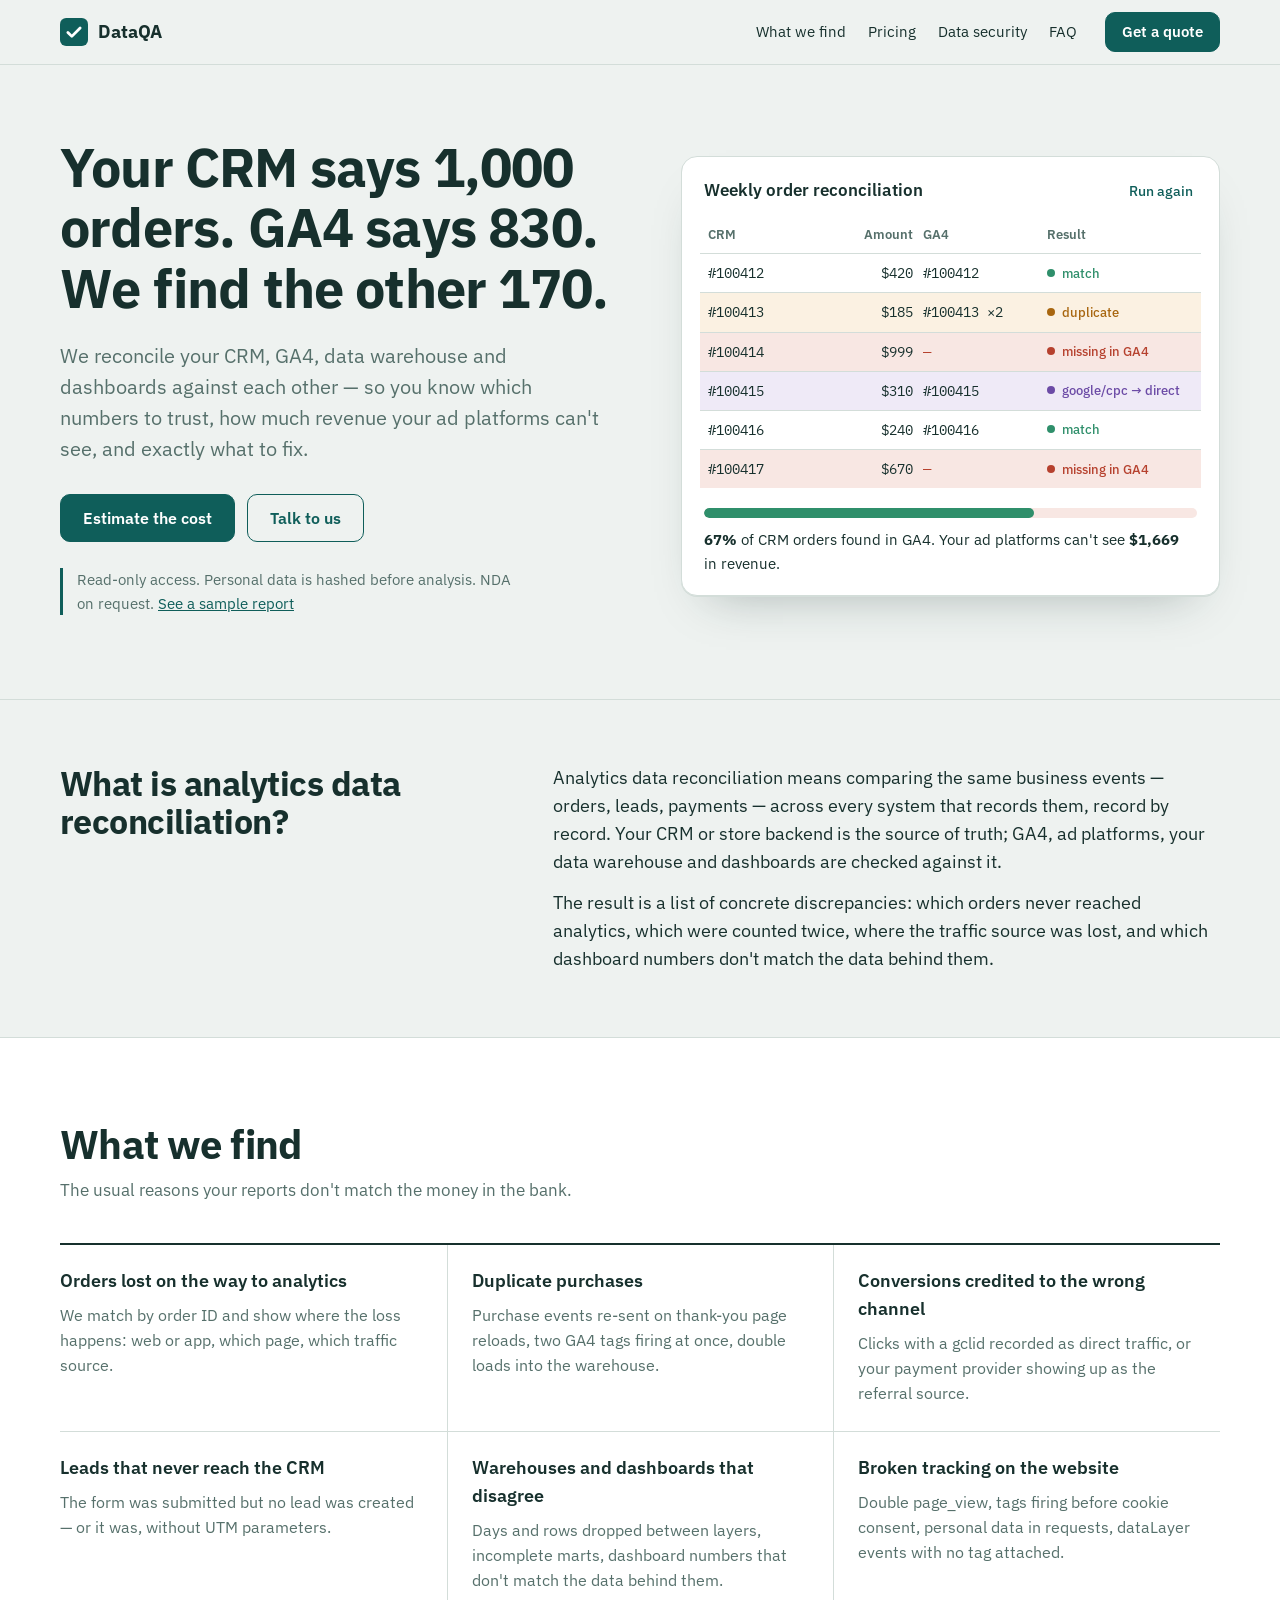
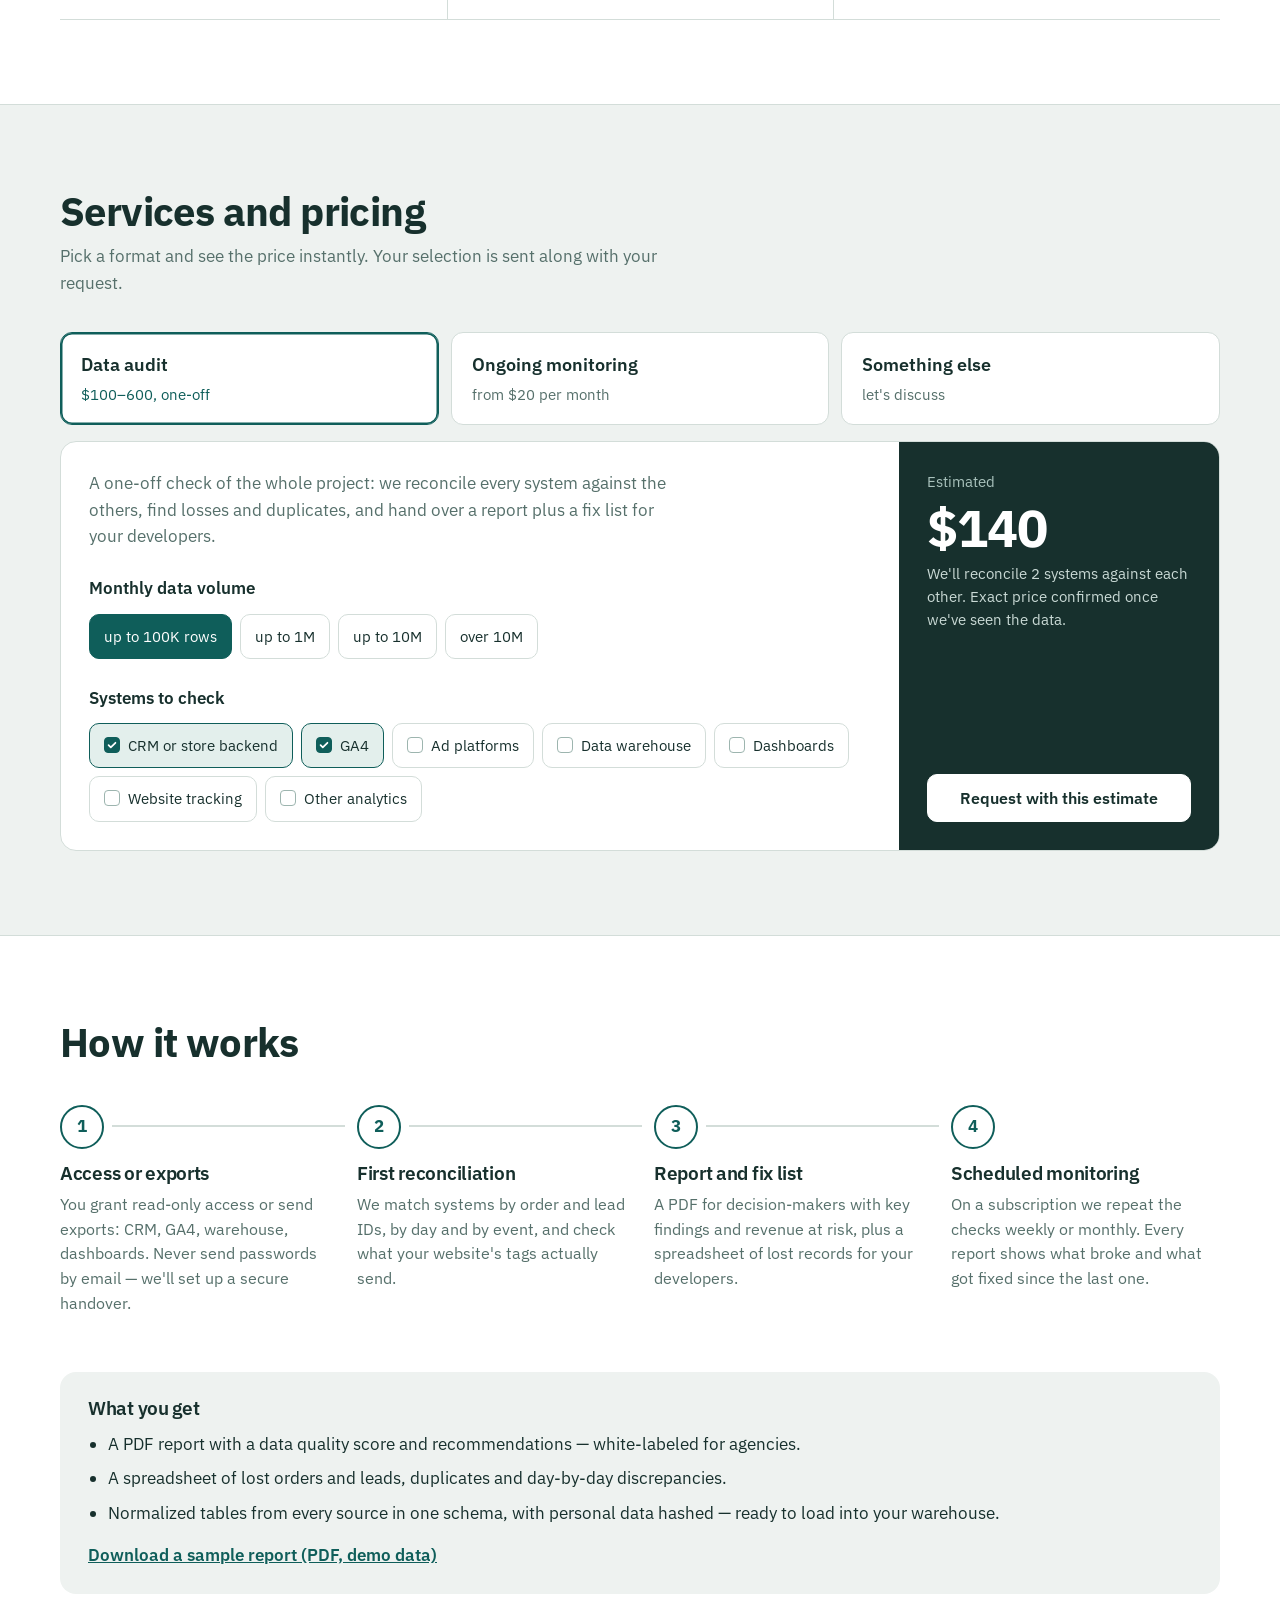
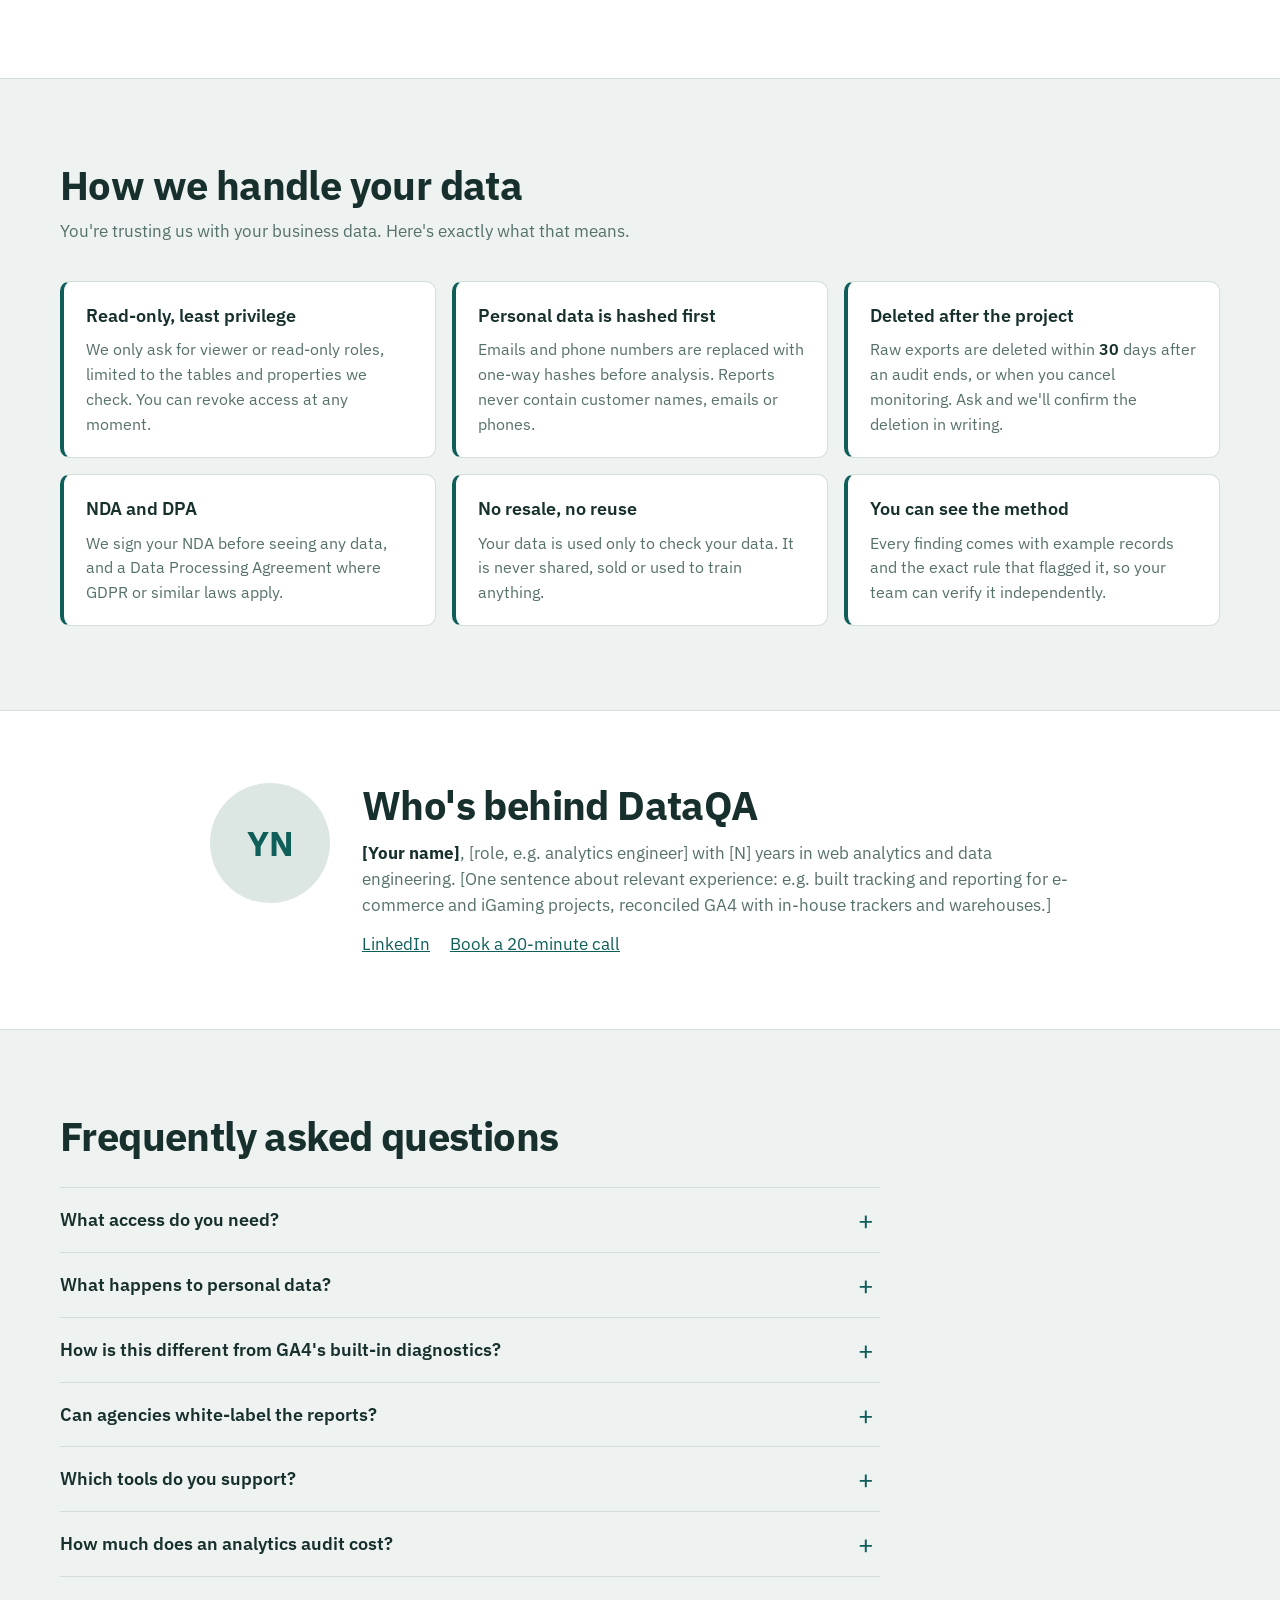
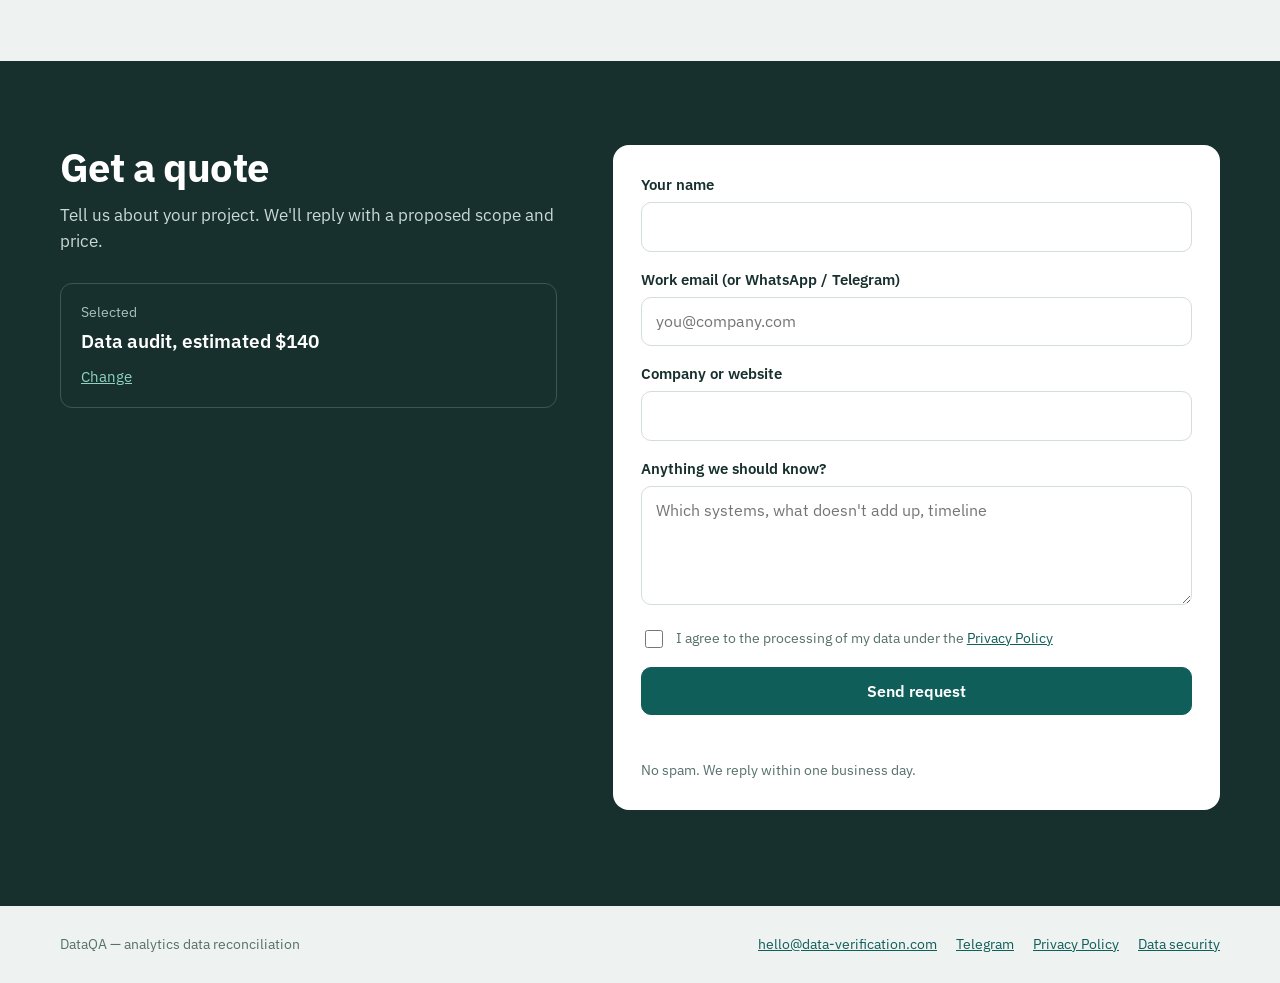
==== index.html @ 6db0cd06 "Add files via upload" ====
<!doctype html>
<html lang="en">
<head>
  <meta charset="utf-8">
  <meta name="viewport" content="width=device-width, initial-scale=1">
  <title>DataQA — Analytics data reconciliation for agencies and online stores</title>
  <meta name="description" content="We reconcile your CRM, GA4, data warehouse and dashboards against each other. Find lost orders, duplicate purchases and missing traffic sources. One-off audit $100–600, ongoing monitoring from $20/month.">
  <link rel="canonical" href="https://data-verification.com/">
  <meta name="robots" content="index, follow, max-snippet:-1">
  <meta property="og:type" content="website">
  <meta property="og:url" content="https://data-verification.com/">
  <meta property="og:title" content="DataQA — find the orders your analytics never counted">
  <meta property="og:description" content="Reconcile CRM, GA4, warehouse and dashboards. Audit from $100, monitoring from $20/month.">
  <meta name="twitter:card" content="summary">
  <link rel="icon" href="data:image/svg+xml,<svg xmlns='http://www.w3.org/2000/svg' viewBox='0 0 32 32'><rect width='32' height='32' rx='7' fill='%230F5E5A'/><path d='M9 16.5l4.5 4.5L23 11.5' stroke='white' stroke-width='3.2' fill='none' stroke-linecap='round' stroke-linejoin='round'/></svg>">
  <link rel="preconnect" href="https://fonts.googleapis.com">
  <link rel="preconnect" href="https://fonts.gstatic.com" crossorigin>
  <link href="https://fonts.googleapis.com/css2?family=IBM+Plex+Mono:wght@400;500&family=IBM+Plex+Sans:wght@400;500;600;700&display=swap" rel="stylesheet">
  <link rel="stylesheet" href="styles.css">

  <!-- Structured data: helps Google and AI assistants understand the service, prices and FAQ.
       Domain and contacts: data-verification.com — to switch zone run ./set-domain.sh -->
  <script type="application/ld+json">
  {
    "@context": "https://schema.org",
    "@graph": [
      {
        "@type": "ProfessionalService",
        "@id": "https://data-verification.com/#business",
        "name": "DataQA",
        "url": "https://data-verification.com/",
        "description": "Analytics data reconciliation service. We compare CRM, GA4, ad platforms, data warehouses and dashboards against each other to find lost orders, duplicate purchases, missing traffic sources and broken tracking.",
        "areaServed": "Worldwide",
        "priceRange": "$20–$600",
        "email": "hello@data-verification.com",
        "knowsAbout": ["GA4", "Google Analytics 4", "BigQuery", "data reconciliation", "conversion tracking", "Google Tag Manager", "data quality", "CRM attribution", "server-side tracking", "data warehouse QA"],
        "makesOffer": [
          {
            "@type": "Offer",
            "name": "Analytics data audit",
            "description": "One-off reconciliation of all systems in a project: CRM, GA4, ad platforms, warehouse, dashboards and on-site tracking. PDF report and fix list.",
            "priceSpecification": { "@type": "PriceSpecification", "minPrice": 100, "maxPrice": 600, "priceCurrency": "USD" }
          },
          {
            "@type": "Offer",
            "name": "Data quality monitoring — per report",
            "description": "Scheduled reconciliation of one report or dashboard against source data.",
            "priceSpecification": { "@type": "UnitPriceSpecification", "price": 20, "priceCurrency": "USD", "unitText": "per report per month" }
          },
          {
            "@type": "Offer",
            "name": "Data quality monitoring — whole project",
            "description": "Scheduled reconciliation of every system, warehouse layer, dashboard and on-site tracker in a project.",
            "priceSpecification": { "@type": "UnitPriceSpecification", "price": 150, "priceCurrency": "USD", "unitText": "per month" }
          }
        ]
      },
      {
        "@type": "FAQPage",
        "mainEntity": [
          { "@type": "Question", "name": "What access do you need?",
            "acceptedAnswer": { "@type": "Answer", "text": "Read-only access only: viewer role in GA4 or BigQuery, read-only CRM user, a warehouse user with SELECT on the tables we check. If you can't grant access, we work from exports in any format: CSV, Excel, JSON." } },
          { "@type": "Question", "name": "What happens to personal data?",
            "acceptedAnswer": { "@type": "Answer", "text": "It never reaches reports or normalized tables: emails and phone numbers are replaced with one-way hashes. Records can still be matched across systems by hash, but the original data cannot be restored." } },
          { "@type": "Question", "name": "How is this different from GA4's built-in diagnostics?",
            "acceptedAnswer": { "@type": "Answer", "text": "GA4 diagnostics only look at GA4. We compare GA4 with your CRM, warehouse, dashboards and what your website actually sends, order by order, and check your project's own business rules." } },
          { "@type": "Question", "name": "Can agencies white-label the reports?",
            "acceptedAnswer": { "@type": "Answer", "text": "Yes. PDF reports carry your agency name, contact and brand color. Monitoring can be added one client project at a time." } },
          { "@type": "Question", "name": "How much does an analytics audit cost?",
            "acceptedAnswer": { "@type": "Answer", "text": "From $100 to $600 depending on data volume and the number of systems. Ongoing monitoring costs $20 per month per report or dashboard, or $150 per month for a whole project." } }
        ]
      }
    ]
  }
  </script>

  <!-- ================================================================
       TRACKING (in <head>): paste Google Tag Manager, GA4 (gtag.js),
       ad pixels or your own tracker here.
       The site pushes these events to window.dataLayer:
         service_select    — a service tab was chosen (service)
         calculator_change — the estimate changed (service, price)
         form_start        — the request form was started
         generate_lead     — the request was sent (lead_id, service, value, currency)
       Catch them in GTM with "Custom Event" triggers.
       ================================================================ -->

  <script src="config.js"></script>
</head>
<body>
  <!-- TRACKING (right after <body>): the <noscript> part of Google Tag Manager goes here -->

  <a class="skip" href="#main">Skip to content</a>

  <header class="top">
    <div class="wrap top__in">
      <a class="logo" href="#" aria-label="DataQA — back to top">
        <svg viewBox="0 0 32 32" width="28" height="28" aria-hidden="true"><rect width="32" height="32" rx="7" fill="currentColor"/><path d="M9 16.5l4.5 4.5L23 11.5" stroke="#fff" stroke-width="3.2" fill="none" stroke-linecap="round" stroke-linejoin="round"/></svg>
        <span>DataQA</span>
      </a>
      <nav class="nav" aria-label="Sections">
        <a href="#finds">What we find</a>
        <a href="#services">Pricing</a>
        <a href="#security">Data security</a>
        <a href="#faq">FAQ</a>
      </nav>
      <a class="btn btn--small" href="#lead">Get a quote</a>
    </div>
  </header>

  <main id="main">
    <!-- HERO -->
    <section class="hero">
      <div class="wrap hero__in">
        <div class="hero__text">
          <h1>Your CRM says 1,000 orders. GA4 says 830. We find the other 170.</h1>
          <p class="hero__lead">We reconcile your CRM, GA4, data warehouse and dashboards against each other — so you know which numbers to trust, how much revenue your ad platforms can't see, and exactly what to fix.</p>
          <div class="hero__cta">
            <a class="btn" href="#services">Estimate the cost</a>
            <a class="btn btn--ghost" href="#lead">Talk to us</a>
          </div>
          <p class="hero__note">Read-only access. Personal data is hashed before analysis. NDA on request. <a href="sample-report.pdf" target="_blank" rel="noopener">See a sample report</a></p>
        </div>

        <figure class="ledger" aria-label="Example: reconciling CRM orders with GA4 purchases">
          <figcaption class="ledger__head">
            <span>Weekly order reconciliation</span>
            <button class="ledger__replay" type="button" id="replay">Run again</button>
          </figcaption>
          <div class="ledger__cols" role="table">
            <div class="ledger__row ledger__row--h" role="row">
              <span role="columnheader">CRM</span><span role="columnheader">Amount</span><span role="columnheader">GA4</span><span role="columnheader">Result</span>
            </div>
            <div class="ledger__row" role="row" data-state="ok"><span>#100412</span><span>$420</span><span>#100412</span><span class="st">match</span></div>
            <div class="ledger__row" role="row" data-state="dup"><span>#100413</span><span>$185</span><span>#100413 ×2</span><span class="st">duplicate</span></div>
            <div class="ledger__row" role="row" data-state="miss"><span>#100414</span><span>$999</span><span>—</span><span class="st">missing in GA4</span></div>
            <div class="ledger__row" role="row" data-state="src"><span>#100415</span><span>$310</span><span>#100415</span><span class="st">google/cpc → direct</span></div>
            <div class="ledger__row" role="row" data-state="ok"><span>#100416</span><span>$240</span><span>#100416</span><span class="st">match</span></div>
            <div class="ledger__row" role="row" data-state="miss"><span>#100417</span><span>$670</span><span>—</span><span class="st">missing in GA4</span></div>
          </div>
          <div class="ledger__sum">
            <div class="meter" aria-hidden="true"><i id="meter"></i></div>
            <p><b id="found">0%</b> of CRM orders found in GA4. Your ad platforms can't see <b>$1,669</b> in&nbsp;revenue.</p>
          </div>
        </figure>
      </div>
    </section>

    <!-- DEFINITION: written to be quotable by search and AI assistants -->
    <section class="define" id="what">
      <div class="wrap define__in">
        <h2>What is analytics data reconciliation?</h2>
        <div>
          <p>Analytics data reconciliation means comparing the same business events — orders, leads, payments — across every system that records them, record by record. Your CRM or store backend is the source of truth; GA4, ad platforms, your data warehouse and dashboards are checked against it.</p>
          <p>The result is a list of concrete discrepancies: which orders never reached analytics, which were counted twice, where the traffic source was lost, and which dashboard numbers don't match the data behind them.</p>
        </div>
      </div>
    </section>

    <!-- WHAT WE FIND -->
    <section class="finds" id="finds">
      <div class="wrap">
        <h2>What we find</h2>
        <p class="sub">The usual reasons your reports don't match the money in the bank.</p>
        <dl class="finds__list">
          <div><dt>Orders lost on the way to analytics</dt><dd>We match by order ID and show where the loss happens: web or app, which page, which traffic source.</dd></div>
          <div><dt>Duplicate purchases</dt><dd>Purchase events re-sent on thank-you page reloads, two GA4 tags firing at once, double loads into the warehouse.</dd></div>
          <div><dt>Conversions credited to the wrong channel</dt><dd>Clicks with a gclid recorded as direct traffic, or your payment provider showing up as the referral source.</dd></div>
          <div><dt>Leads that never reach the CRM</dt><dd>The form was submitted but no lead was created — or it was, without UTM parameters.</dd></div>
          <div><dt>Warehouses and dashboards that disagree</dt><dd>Days and rows dropped between layers, incomplete marts, dashboard numbers that don't match the data behind them.</dd></div>
          <div><dt>Broken tracking on the website</dt><dd>Double page_view, tags firing before cookie consent, personal data in requests, dataLayer events with no tag attached.</dd></div>
        </dl>
      </div>
    </section>

    <!-- SERVICES: INTERACTIVE ESTIMATE -->
    <section class="services" id="services">
      <div class="wrap">
        <h2>Services and pricing</h2>
        <p class="sub">Pick a format and see the price instantly. Your selection is sent along with your request.</p>

        <div class="picker" role="tablist" aria-label="Service">
          <button class="pick" role="tab" id="tab-audit" aria-controls="panel-audit" aria-selected="true" data-service="audit">
            <span class="pick__name">Data audit</span>
            <span class="pick__price">$100–600, one-off</span>
          </button>
          <button class="pick" role="tab" id="tab-sub" aria-controls="panel-sub" aria-selected="false" data-service="subscription">
            <span class="pick__name">Ongoing monitoring</span>
            <span class="pick__price">from $20 per month</span>
          </button>
          <button class="pick" role="tab" id="tab-custom" aria-controls="panel-custom" aria-selected="false" data-service="custom">
            <span class="pick__name">Something else</span>
            <span class="pick__price">let's discuss</span>
          </button>
        </div>

        <div class="panel" role="tabpanel" id="panel-audit" aria-labelledby="tab-audit">
          <div class="panel__body">
            <p class="panel__intro">A one-off check of the whole project: we reconcile every system against the others, find losses and duplicates, and hand over a report plus a fix list for your developers.</p>

            <fieldset class="field">
              <legend>Monthly data volume</legend>
              <div class="seg" id="volume">
                <label><input type="radio" name="volume" value="0" checked><span>up to 100K rows</span></label>
                <label><input type="radio" name="volume" value="1"><span>up to 1M</span></label>
                <label><input type="radio" name="volume" value="2"><span>up to 10M</span></label>
                <label><input type="radio" name="volume" value="3"><span>over 10M</span></label>
              </div>
            </fieldset>

            <fieldset class="field">
              <legend>Systems to check</legend>
              <div class="chips" id="tools">
                <label><input type="checkbox" value="CRM or store backend" checked><span>CRM or store backend</span></label>
                <label><input type="checkbox" value="GA4" checked><span>GA4</span></label>
                <label><input type="checkbox" value="Ad platforms"><span>Ad platforms</span></label>
                <label><input type="checkbox" value="Data warehouse"><span>Data warehouse</span></label>
                <label><input type="checkbox" value="Dashboards"><span>Dashboards</span></label>
                <label><input type="checkbox" value="Website tracking"><span>Website tracking</span></label>
                <label><input type="checkbox" value="Other analytics"><span>Other analytics</span></label>
              </div>
            </fieldset>
          </div>
          <aside class="total" aria-live="polite">
            <p class="total__label">Estimated</p>
            <p class="total__price"><span id="audit-price">$140</span></p>
            <p class="total__hint" id="audit-hint">We confirm the exact price once we've seen the data.</p>
            <button class="btn btn--wide" type="button" data-apply="audit">Request with this estimate</button>
          </aside>
        </div>

        <div class="panel" role="tabpanel" id="panel-sub" aria-labelledby="tab-sub" hidden>
          <div class="panel__body">
            <p class="panel__intro">We re-run the checks on a schedule and send a report: what broke, what got fixed since last time, and what to do next.</p>

            <fieldset class="field">
              <legend>What we monitor</legend>
              <div class="plans" id="plan">
                <label class="plan">
                  <input type="radio" name="plan" value="reports" checked>
                  <span class="plan__body">
                    <span class="plan__name">Individual reports or dashboards</span>
                    <span class="plan__price">$20 per month each</span>
                  </span>
                </label>
                <label class="plan">
                  <input type="radio" name="plan" value="project">
                  <span class="plan__body">
                    <span class="plan__name">Whole project</span>
                    <span class="plan__price">$150 per month</span>
                  </span>
                </label>
              </div>
            </fieldset>

            <div class="field" id="reports-field">
              <label class="field__label" for="reports">Number of reports or dashboards</label>
              <div class="stepper">
                <button type="button" class="stepper__btn" data-step="-1" aria-label="Fewer">−</button>
                <input id="reports" type="number" min="1" max="50" value="3" inputmode="numeric">
                <button type="button" class="stepper__btn" data-step="1" aria-label="More">+</button>
              </div>
            </div>
          </div>
          <aside class="total" aria-live="polite">
            <p class="total__label">Per month</p>
            <p class="total__price"><span id="sub-price">$60</span></p>
            <p class="total__hint" id="sub-hint">Each report or dashboard is checked against its source data.</p>
            <button class="btn btn--wide" type="button" data-apply="subscription">Request with this estimate</button>
          </aside>
        </div>

        <div class="panel" role="tabpanel" id="panel-custom" aria-labelledby="tab-custom" hidden>
          <div class="panel__body">
            <p class="panel__intro">Need something specific — a one-off check of a single report, validating a new tracker against GA4, or setting up scheduled checks on your own servers? Describe it and we'll suggest a format and price.</p>
            <label class="field__label" for="custom-text">What should we check?</label>
            <textarea id="custom-text" rows="5" placeholder="Example: since our last release GA4 shows 20% fewer purchases than Shopify. We want to know where they're lost."></textarea>
          </div>
          <aside class="total">
            <p class="total__label">Price</p>
            <p class="total__price">let's discuss</p>
            <p class="total__hint">We'll reply with a proposed scope and price.</p>
            <button class="btn btn--wide" type="button" data-apply="custom">Continue to request</button>
          </aside>
        </div>
      </div>
    </section>

    <!-- HOW IT WORKS -->
    <section class="process" id="process">
      <div class="wrap">
        <h2>How it works</h2>
        <ol class="steps">
          <li><h3>Access or exports</h3><p>You grant read-only access or send exports: CRM, GA4, warehouse, dashboards. Never send passwords by email — we'll set up a secure handover.</p></li>
          <li><h3>First reconciliation</h3><p>We match systems by order and lead IDs, by day and by event, and check what your website's tags actually send.</p></li>
          <li><h3>Report and fix list</h3><p>A PDF for decision-makers with key findings and revenue at risk, plus a spreadsheet of lost records for your developers.</p></li>
          <li><h3>Scheduled monitoring</h3><p>On a subscription we repeat the checks weekly or monthly. Every report shows what broke and what got fixed since the last one.</p></li>
        </ol>
        <div class="deliver">
          <h3>What you get</h3>
          <ul>
            <li>A PDF report with a data quality score and recommendations — white-labeled for agencies.</li>
            <li>A spreadsheet of lost orders and leads, duplicates and day-by-day discrepancies.</li>
            <li>Normalized tables from every source in one schema, with personal data hashed — ready to load into your warehouse.</li>
          </ul>
          <p class="deliver__sample"><a href="sample-report.pdf" target="_blank" rel="noopener">Download a sample report (PDF, demo data)</a></p>
        </div>
      </div>
    </section>

    <!-- DATA SECURITY: trust section -->
    <section class="security" id="security">
      <div class="wrap">
        <h2>How we handle your data</h2>
        <p class="sub">You're trusting us with your business data. Here's exactly what that means.</p>
        <dl class="security__list">
          <div><dt>Read-only, least privilege</dt><dd>We only ask for viewer or read-only roles, limited to the tables and properties we check. You can revoke access at any moment.</dd></div>
          <div><dt>Personal data is hashed first</dt><dd>Emails and phone numbers are replaced with one-way hashes before analysis. Reports never contain customer names, emails or phones.</dd></div>
          <div><dt>Deleted after the project</dt><dd>Raw exports are deleted within <span class="ph">30</span> days after an audit ends, or when you cancel monitoring. Ask and we'll confirm the deletion in writing.</dd></div>
          <div><dt>NDA and DPA</dt><dd>We sign your NDA before seeing any data, and a Data Processing Agreement where GDPR or similar laws apply.</dd></div>
          <div><dt>No resale, no reuse</dt><dd>Your data is used only to check your data. It is never shared, sold or used to train anything.</dd></div>
          <div><dt>You can see the method</dt><dd>Every finding comes with example records and the exact rule that flagged it, so your team can verify it independently.</dd></div>
        </dl>
      </div>
    </section>

    <!-- ABOUT: a real person builds trust — replace with your details -->
    <section class="about" id="about">
      <div class="wrap about__in">
        <div class="about__photo" aria-hidden="true">YN</div>
        <div>
          <h2>Who's behind DataQA</h2>
          <p><b>[Your name]</b>, [role, e.g. analytics engineer] with [N] years in web analytics and data engineering. [One sentence about relevant experience: e.g. built tracking and reporting for e-commerce and iGaming projects, reconciled GA4 with in-house trackers and warehouses.]</p>
          <p><a href="https://www.linkedin.com/in/your-profile" rel="me">LinkedIn</a> <a href="#lead">Book a 20-minute call</a></p>
        </div>
      </div>
    </section>

    <!-- FAQ -->
    <section class="faq" id="faq">
      <div class="wrap">
        <h2>Frequently asked questions</h2>
        <details><summary>What access do you need?</summary><p>Read-only access only: viewer role in GA4 or BigQuery, a read-only CRM user, a warehouse user with SELECT on the tables we check. If you can't grant access, we work from exports in any format: CSV, Excel, JSON.</p></details>
        <details><summary>What happens to personal data?</summary><p>It never reaches reports or normalized tables: emails and phone numbers are replaced with one-way hashes. Records can still be matched across systems by hash, but the original data cannot be restored.</p></details>
        <details><summary>How is this different from GA4's built-in diagnostics?</summary><p>GA4 diagnostics only look at GA4. We compare GA4 with your CRM, warehouse, dashboards and what your website actually sends, order by order, and check your project's own business rules.</p></details>
        <details><summary>Can agencies white-label the reports?</summary><p>Yes. PDF reports carry your agency name, contact and brand color. Monitoring can be added one client project at a time.</p></details>
        <details><summary>Which tools do you support?</summary><p>GA4 and BigQuery exports, Google Ads and Meta, HubSpot, Salesforce, Shopify, WooCommerce, custom CRMs, PostgreSQL, MySQL, ClickHouse, Snowflake, Looker Studio, Power BI, Metabase, Google Tag Manager and in-house trackers. Anything that can be exported or queried by SQL or API can be reconciled.</p></details>
        <details><summary>How much does an analytics audit cost?</summary><p>From $100 to $600 depending on data volume and the number of systems. Ongoing monitoring costs $20 per month per report or dashboard, or $150 per month for a whole project.</p></details>
      </div>
    </section>

    <!-- REQUEST FORM -->
    <section class="lead" id="lead">
      <div class="wrap lead__in">
        <div class="lead__text">
          <h2>Get a quote</h2>
          <p>Tell us about your project. We'll reply with a proposed scope and price.</p>
          <div class="choice" id="choice" aria-live="polite">
            <p class="choice__label">Selected</p>
            <p class="choice__value" id="choice-text">Data audit, estimated $140</p>
            <a href="#services" class="choice__edit">Change</a>
          </div>
        </div>

        <form class="form" id="lead-form" novalidate>
          <div class="form__row">
            <label for="f-name">Your name</label>
            <input id="f-name" name="name" autocomplete="name" required>
          </div>
          <div class="form__row">
            <label for="f-contact">Work email (or WhatsApp / Telegram)</label>
            <input id="f-contact" name="contact" autocomplete="email" required placeholder="you@company.com">
          </div>
          <div class="form__row">
            <label for="f-company">Company or website</label>
            <input id="f-company" name="company" autocomplete="organization">
          </div>
          <div class="form__row">
            <label for="f-message">Anything we should know?</label>
            <textarea id="f-message" name="message" rows="4" placeholder="Which systems, what doesn't add up, timeline"></textarea>
          </div>

          <!-- hidden fields: selected service and lead source (UTM, click IDs) -->
          <input type="hidden" name="service">
          <input type="hidden" name="estimate">
          <input type="hidden" name="details">
          <input type="hidden" name="lead_id">
          <input type="hidden" name="utm_source"><input type="hidden" name="utm_medium"><input type="hidden" name="utm_campaign">
          <input type="hidden" name="utm_content"><input type="hidden" name="utm_term">
          <input type="hidden" name="gclid"><input type="hidden" name="yclid"><input type="hidden" name="fbclid">
          <input type="hidden" name="referrer"><input type="hidden" name="landing_page">
          <div class="hp" aria-hidden="true"><label>Leave empty<input name="website" tabindex="-1" autocomplete="off"></label></div>

          <label class="check">
            <input type="checkbox" name="consent" required>
            <span>I agree to the processing of my data under the <a href="privacy.html" target="_blank" rel="noopener">Privacy Policy</a></span>
          </label>

          <button class="btn btn--wide" type="submit" id="submit">Send request</button>
          <p class="form__status" id="status" role="status"></p>
          <p class="form__note">No spam. We reply within one business day.</p>
        </form>
      </div>
    </section>
  </main>

  <footer class="foot">
    <div class="wrap foot__in">
      <p>DataQA — analytics data reconciliation</p>
      <p><a id="foot-mail" href="mailto:hello@data-verification.com">hello@data-verification.com</a> <a id="foot-tg" href="https://t.me/example">Telegram</a> <a href="privacy.html">Privacy Policy</a> <a href="#security">Data security</a></p>
    </div>
  </footer>

  <script src="app.js"></script>

  <!-- TRACKING (before </body>): scripts that should load last (chat widgets, extra pixels) -->
</body>
</html>
---- styles.css ----
/* DataQA — landing page styles */
:root {
  --paper: #EEF2F0;
  --surface: #FFFFFF;
  --ink: #17302D;
  --muted: #56706B;
  --line: #D3DDD9;
  --teal: #0F5E5A;
  --teal-ink: #0A4542;
  --ok: #2F8F6B;
  --miss: #B6412E;
  --dup: #A8660F;
  --src: #6C4BA6;
  --sans: "IBM Plex Sans", "Segoe UI", Roboto, Arial, sans-serif;
  --mono: "IBM Plex Mono", ui-monospace, "SFMono-Regular", Consolas, monospace;
  --r: 12px;
}
* { box-sizing: border-box; }
html { scroll-behavior: smooth; scroll-padding-top: 80px; }
body { margin: 0; font: 400 17px/1.55 var(--sans); color: var(--ink); background: var(--paper); -webkit-font-smoothing: antialiased; }
img, svg { max-width: 100%; }
a { color: var(--teal); }
h1, h2, h3 { margin: 0; line-height: 1.12; letter-spacing: -0.015em; }
h2 { font-size: clamp(28px, 3.4vw, 40px); font-weight: 700; }
h3 { font-size: 19px; font-weight: 600; }
p { margin: 0; }
.wrap { width: min(1160px, 100% - 40px); margin-inline: auto; }
.sub { color: var(--muted); margin-top: 10px; max-width: 62ch; }
.skip { position: absolute; left: -999px; top: 8px; background: var(--ink); color: #fff; padding: 8px 12px; border-radius: 8px; z-index: 50; }
.skip:focus { left: 8px; }
:focus-visible { outline: 3px solid #5CB8A6; outline-offset: 2px; border-radius: 6px; }

/* buttons */
.btn { display: inline-flex; align-items: center; justify-content: center; gap: 8px; min-height: 48px; padding: 0 22px;
  font: 600 16px/1.25 var(--sans); color: #fff; background: var(--teal); text-align: center; padding-block: 10px; border: 1.5px solid var(--teal); border-radius: 10px;
  text-decoration: none; cursor: pointer; transition: background .15s, border-color .15s; }
.btn:hover { background: var(--teal-ink); border-color: var(--teal-ink); }
.btn--ghost { background: transparent; color: var(--teal); }
.btn--ghost:hover { background: rgba(15, 94, 90, .08); color: var(--teal-ink); }
.btn--small { min-height: 40px; padding: 0 16px; font-size: 15px; }
.btn--wide { width: 100%; }
.btn[disabled] { opacity: .6; cursor: progress; }

/* header */
.top { position: sticky; top: 0; z-index: 20; background: rgba(238, 242, 240, .92); backdrop-filter: blur(8px); border-bottom: 1px solid var(--line); }
.top__in { display: flex; align-items: center; gap: 28px; min-height: 64px; }
.logo { display: inline-flex; align-items: center; gap: 10px; color: var(--teal); text-decoration: none; font-weight: 700; font-size: 18px; }
.logo span { color: var(--ink); }
.nav { display: flex; gap: 22px; margin-left: auto; }
.nav a { color: var(--ink); text-decoration: none; font-size: 15px; }
.nav a:hover { color: var(--teal); }

/* hero */
.hero { padding: 72px 0 84px; }
.hero__in { display: grid; grid-template-columns: 1.05fr 1fr; gap: 56px; align-items: center; }
.hero h1 { font-size: clamp(34px, 4.3vw, 54px); font-weight: 700; max-width: 20ch; }
.hero__lead { font-size: 20px; color: var(--muted); margin-top: 22px; max-width: 46ch; }
.hero__cta { display: flex; flex-wrap: wrap; gap: 12px; margin-top: 30px; }
.hero__note { margin-top: 26px; font-size: 15px; color: var(--muted); max-width: 52ch; padding-left: 14px; border-left: 3px solid var(--teal); }

/* reconciliation ledger — the signature element */
.ledger { margin: 0; background: var(--surface); border: 1px solid var(--line); border-radius: 16px; padding: 18px 18px 20px;
  box-shadow: 0 1px 0 var(--line), 0 24px 48px -28px rgba(23, 48, 45, .35); }
.ledger__head { display: flex; justify-content: space-between; align-items: baseline; gap: 12px; font-weight: 600; padding: 2px 4px 12px; }
.ledger__replay { font: 500 14px var(--sans); color: var(--teal); background: none; border: 0; cursor: pointer; padding: 4px; }
.ledger__replay:hover { text-decoration: underline; }
.ledger__cols { font: 400 14px/1.3 var(--mono); }
.ledger__row { display: grid; grid-template-columns: 1fr .8fr 1.05fr 1.35fr; gap: 10px; align-items: center; padding: 10px 8px;
  border-top: 1px solid var(--line); transition: background .35s; }
.ledger__row span:nth-child(2) { text-align: right; }
.ledger__row--h { font: 600 13px var(--sans); color: var(--muted); border-top: 0; }
.ledger__row .st { font: 500 13px var(--sans); color: var(--muted); }
.ledger__row.is-checked[data-state="ok"] .st { color: var(--ok); }
.ledger__row.is-checked[data-state="dup"] { background: #FBF1E2; } .ledger__row.is-checked[data-state="dup"] .st { color: var(--dup); }
.ledger__row.is-checked[data-state="miss"] { background: #F8E7E3; } .ledger__row.is-checked[data-state="miss"] .st { color: var(--miss); }
.ledger__row.is-checked[data-state="miss"] span:nth-child(3) { color: var(--miss); }
.ledger__row.is-checked[data-state="src"] { background: #EFEAF7; } .ledger__row.is-checked[data-state="src"] .st { color: var(--src); }
.ledger__row .st::before { content: ""; display: inline-block; width: 8px; height: 8px; border-radius: 50%; margin-right: 7px; background: var(--line); vertical-align: 1px; }
.ledger__row.is-checked[data-state="ok"] .st::before { background: var(--ok); }
.ledger__row.is-checked[data-state="dup"] .st::before { background: var(--dup); }
.ledger__row.is-checked[data-state="miss"] .st::before { background: var(--miss); }
.ledger__row.is-checked[data-state="src"] .st::before { background: var(--src); }
.ledger__row:not(.is-checked) .st { opacity: .35; }
.ledger__sum { margin-top: 16px; padding: 4px 4px 0; }
.ledger__sum p { font-size: 15px; margin-top: 10px; }
.meter { height: 10px; background: #F8E7E3; border-radius: 99px; overflow: hidden; }
.meter i { display: block; height: 100%; width: 0; background: var(--ok); border-radius: inherit; transition: width .9s ease; }

/* what we find */
.finds { padding: 84px 0; background: var(--surface); border-block: 1px solid var(--line); }
.finds__list { display: grid; grid-template-columns: repeat(3, 1fr); gap: 0; margin: 40px 0 0; border-top: 2px solid var(--ink); }
.finds__list > div { padding: 22px 24px 26px 0; border-bottom: 1px solid var(--line); }
.finds__list > div:not(:nth-child(3n+1)) { padding-left: 24px; border-left: 1px solid var(--line); }
.finds__list dt { font-weight: 600; font-size: 18px; }
.finds__list dd { margin: 8px 0 0; color: var(--muted); font-size: 16px; }

/* services */
.services { padding: 84px 0; }
.picker { display: grid; grid-template-columns: repeat(3, 1fr); gap: 12px; margin-top: 36px; }
.pick { text-align: left; padding: 18px 20px; background: var(--surface); border: 1.5px solid var(--line); border-radius: var(--r);
  font: inherit; color: inherit; cursor: pointer; display: grid; gap: 4px; transition: border-color .15s, box-shadow .15s; }
.pick:hover { border-color: #9DB5AF; }
.pick[aria-selected="true"] { border-color: var(--teal); box-shadow: inset 0 0 0 1.5px var(--teal); }
.pick__name { font-weight: 600; font-size: 18px; }
.pick__price { color: var(--muted); font-size: 15px; }
.pick[aria-selected="true"] .pick__price { color: var(--teal); }
.panel { display: grid; grid-template-columns: 1fr 320px; gap: 0; margin-top: 16px; background: var(--surface);
  border: 1px solid var(--line); border-radius: 16px; overflow: hidden; }
.panel[hidden] { display: none; }
.panel__body { padding: 28px; display: grid; gap: 26px; align-content: start; }
.panel__intro { color: var(--muted); max-width: 60ch; }
.field { border: 0; padding: 0; margin: 0; min-width: 0; }
.field legend, .field__label { font-weight: 600; margin-bottom: 12px; display: block; padding: 0; }
.seg { display: flex; flex-wrap: wrap; gap: 8px; }
.seg label, .chips label { position: relative; }
.seg input, .chips input, .plan input { position: absolute; opacity: 0; width: 1px; height: 1px; }
.seg span, .chips span { display: inline-block; padding: 10px 14px; border: 1.5px solid var(--line); border-radius: 10px; cursor: pointer; font-size: 15px; background: var(--surface); }
.seg input:checked + span { border-color: var(--teal); background: var(--teal); color: #fff; }
.chips { display: flex; flex-wrap: wrap; gap: 8px; }
.chips span::before { content: ""; display: inline-block; width: 14px; height: 14px; margin-right: 8px; border: 1.5px solid #9DB5AF; border-radius: 4px; vertical-align: -2px; }
.chips input:checked + span { border-color: var(--teal); background: #E3EFEC; }
.chips input:checked + span::before { background: var(--teal) url("data:image/svg+xml,%3Csvg xmlns='http://www.w3.org/2000/svg' viewBox='0 0 14 14'%3E%3Cpath d='M3 7.2l2.6 2.6L11 4.4' stroke='white' stroke-width='2' fill='none' stroke-linecap='round' stroke-linejoin='round'/%3E%3C/svg%3E") center/12px no-repeat; border-color: var(--teal); }
.seg input:focus-visible + span, .chips input:focus-visible + span, .plan input:focus-visible + .plan__body { outline: 3px solid #5CB8A6; outline-offset: 2px; }
.plans { display: grid; grid-template-columns: 1fr 1fr; gap: 10px; }
.plan { position: relative; }
.plan__body { display: grid; gap: 4px; padding: 16px; border: 1.5px solid var(--line); border-radius: 10px; cursor: pointer; height: 100%; }
.plan__name { font-weight: 600; }
.plan__price { color: var(--muted); font-size: 15px; }
.plan input:checked + .plan__body { border-color: var(--teal); box-shadow: inset 0 0 0 1.5px var(--teal); }
.stepper { display: inline-flex; align-items: stretch; border: 1.5px solid var(--line); border-radius: 10px; overflow: hidden; }
.stepper__btn { width: 46px; font: 500 22px var(--sans); background: var(--paper); color: var(--ink); border: 0; cursor: pointer; }
.stepper__btn:hover { background: #E1E9E6; }
.stepper input { width: 72px; text-align: center; font: 600 18px var(--sans); border: 0; border-inline: 1.5px solid var(--line); color: var(--ink); -moz-appearance: textfield; }
.stepper input::-webkit-outer-spin-button, .stepper input::-webkit-inner-spin-button { -webkit-appearance: none; margin: 0; }
textarea, .form input:not([type="checkbox"]) { width: 100%; font: 400 16px/1.45 var(--sans); color: var(--ink); background: var(--surface);
  border: 1.5px solid var(--line); border-radius: 10px; padding: 12px 14px; }
textarea:focus, .form input:focus { border-color: var(--teal); outline: none; box-shadow: 0 0 0 3px rgba(15, 94, 90, .15); }
.total { background: var(--ink); color: #fff; padding: 28px; display: flex; flex-direction: column; gap: 8px; }
.total__label { color: #A9C2BC; font-size: 15px; }
.total__price { font-size: 52px; font-weight: 700; line-height: 1; letter-spacing: -0.02em; }
.total__hint { color: #C9D9D5; font-size: 15px; margin-bottom: auto; padding-bottom: 20px; }
.total .btn { background: #fff; color: var(--ink); border-color: #fff; }
.total .btn:hover { background: #E3EFEC; border-color: #E3EFEC; }

/* how it works */
.process { padding: 84px 0; background: var(--surface); border-block: 1px solid var(--line); }
.steps { list-style: none; counter-reset: s; padding: 0; margin: 40px 0 0; display: grid; grid-template-columns: repeat(4, 1fr); gap: 28px; }
.steps li { counter-increment: s; position: relative; padding-top: 58px; }
.steps li::before { content: counter(s); position: absolute; top: 0; left: 0; width: 40px; height: 40px; border-radius: 50%;
  display: grid; place-items: center; font-weight: 700; color: var(--teal); border: 2px solid var(--teal); }
.steps li:not(:last-child)::after { content: ""; position: absolute; top: 20px; left: 52px; right: -16px; height: 2px; background: var(--line); }
.steps p { color: var(--muted); margin-top: 8px; font-size: 16px; }
.deliver { margin-top: 56px; padding: 26px 28px; border-radius: 16px; background: var(--paper); }
.deliver ul { margin: 12px 0 0; padding-left: 20px; display: grid; gap: 8px; }

/* faq */
.faq { padding: 84px 0; }
.faq details { border-bottom: 1px solid var(--line); max-width: 820px; }
.faq details:first-of-type { margin-top: 28px; border-top: 1px solid var(--line); }
.faq summary { cursor: pointer; padding: 18px 40px 18px 0; font-weight: 600; font-size: 18px; list-style: none; position: relative; }
.faq summary::-webkit-details-marker { display: none; }
.faq summary::after { content: "+"; position: absolute; right: 6px; top: 12px; font-size: 26px; font-weight: 400; color: var(--teal); }
.faq details[open] summary::after { content: "−"; }
.faq details p { padding: 0 0 20px; color: var(--muted); max-width: 70ch; }

/* request form */
.lead { padding: 84px 0 96px; background: var(--ink); color: #fff; }
.lead__in { display: grid; grid-template-columns: .9fr 1.1fr; gap: 56px; align-items: start; }
.lead__text p { color: #C9D9D5; margin-top: 12px; }
.choice { margin-top: 28px; padding: 18px 20px; border: 1px solid #3C5753; border-radius: 12px; }
.choice__label { font-size: 14px; color: #A9C2BC !important; margin: 0 !important; }
.choice__value { font-size: 19px; font-weight: 600; color: #fff !important; margin-top: 4px !important; }
.choice__edit { display: inline-block; margin-top: 8px; color: #8FD3C3; font-size: 15px; }
.form { background: var(--surface); color: var(--ink); border-radius: 16px; padding: 28px; display: grid; gap: 16px; }
.form__row label { display: block; font-weight: 600; font-size: 15px; margin-bottom: 6px; }
.form .is-invalid { border-color: var(--miss) !important; }
.check { display: flex; gap: 10px; align-items: flex-start; font-size: 14px; color: var(--muted); }
.check input { width: 18px; height: 18px; margin-top: 2px; accent-color: var(--teal); flex: none; }
.check.is-invalid span { color: var(--miss); }
.form__status { min-height: 1.4em; font-size: 15px; }
.form__status.ok { color: var(--ok); font-weight: 600; }
.form__status.err { color: var(--miss); }
.hp { position: absolute; left: -9999px; height: 0; overflow: hidden; }

/* footer */
.foot { padding: 28px 0; font-size: 14px; color: var(--muted); }
.foot__in { display: flex; justify-content: space-between; flex-wrap: wrap; gap: 12px; }
.foot a { margin-left: 16px; }

/* responsive */
@media (max-width: 980px) {
  .hero__in, .lead__in { grid-template-columns: 1fr; gap: 40px; }
  .finds__list { grid-template-columns: 1fr 1fr; }
  .finds__list > div { padding: 22px 20px 24px 0 !important; border-left: 0 !important; }
  .finds__list > div:nth-child(even) { padding-left: 20px !important; border-left: 1px solid var(--line) !important; }
  .panel { grid-template-columns: 1fr; }
  .steps { grid-template-columns: 1fr 1fr; }
  .steps li::after { display: none; }
  .nav { display: none; }
  .top__in .btn { margin-left: auto; }
}
@media (max-width: 640px) {
  body { font-size: 16px; }
  .hero { padding: 44px 0 56px; }
  .picker, .plans, .finds__list, .steps { grid-template-columns: 1fr; }
  .finds__list > div:nth-child(even) { padding-left: 0 !important; border-left: 0 !important; }
  .ledger__row { grid-template-columns: .95fr .75fr 1fr; font-size: 13px; }
  .ledger__row .st { grid-column: 1 / -1; margin-top: -2px; }
  .ledger__row--h span:last-child { display: none; }
  .total__price { font-size: 44px; }
  .panel__body, .total, .form { padding: 22px; }
}
@media (prefers-reduced-motion: reduce) {
  html { scroll-behavior: auto; }
  .meter i, .ledger__row { transition: none; }
}
.logo, .btn--small, .ledger__replay { white-space: nowrap; }
@media (max-width: 640px) {
  .top__in { gap: 12px; }
  .logo { font-size: 16px; gap: 8px; }
  .logo svg { width: 24px; height: 24px; }
  .btn--small { padding: 0 12px; font-size: 14px; min-height: 38px; }
  .ledger { padding: 14px 12px 16px; }
}

/* definition block (quotable for search / AI) */
.define { padding: 64px 0; border-top: 1px solid var(--line); }
.define__in { display: grid; grid-template-columns: .8fr 1.2fr; gap: 48px; align-items: start; }
.define__in div { display: grid; gap: 14px; font-size: 18px; max-width: 66ch; }
.define h2 { font-size: clamp(26px, 3vw, 34px); }

/* data security */
.security { padding: 84px 0; }
.security__list { display: grid; grid-template-columns: repeat(3, 1fr); gap: 16px; margin: 36px 0 0; }
.security__list > div { background: var(--surface); border: 1px solid var(--line); border-left: 4px solid var(--teal); border-radius: 10px; padding: 20px 22px; }
.security__list dt { font-weight: 600; font-size: 18px; }
.security__list dd { margin: 8px 0 0; color: var(--muted); font-size: 16px; }
.ph { font-weight: 600; color: var(--ink); }

/* about */
.about { padding: 72px 0; background: var(--surface); border-block: 1px solid var(--line); }
.about__in { display: grid; grid-template-columns: 120px 1fr; gap: 32px; align-items: start; max-width: 860px; }
.about__photo { width: 120px; height: 120px; border-radius: 50%; background: #DCE7E3; color: var(--teal); display: grid; place-items: center; font-size: 34px; font-weight: 700; }
.about p { margin-top: 12px; color: var(--muted); }
.about p b { color: var(--ink); }
.about p a { margin-right: 16px; }
.form__note { font-size: 14px; color: var(--muted); margin-top: -8px; }

@media (max-width: 980px) {
  .define__in { grid-template-columns: 1fr; gap: 16px; }
  .security__list { grid-template-columns: 1fr 1fr; }
}
@media (max-width: 640px) {
  .security__list { grid-template-columns: 1fr; }
  .about__in { grid-template-columns: 1fr; }
  .about__photo { width: 88px; height: 88px; font-size: 26px; }
}

.deliver__sample { margin-top: 16px; font-weight: 600; }
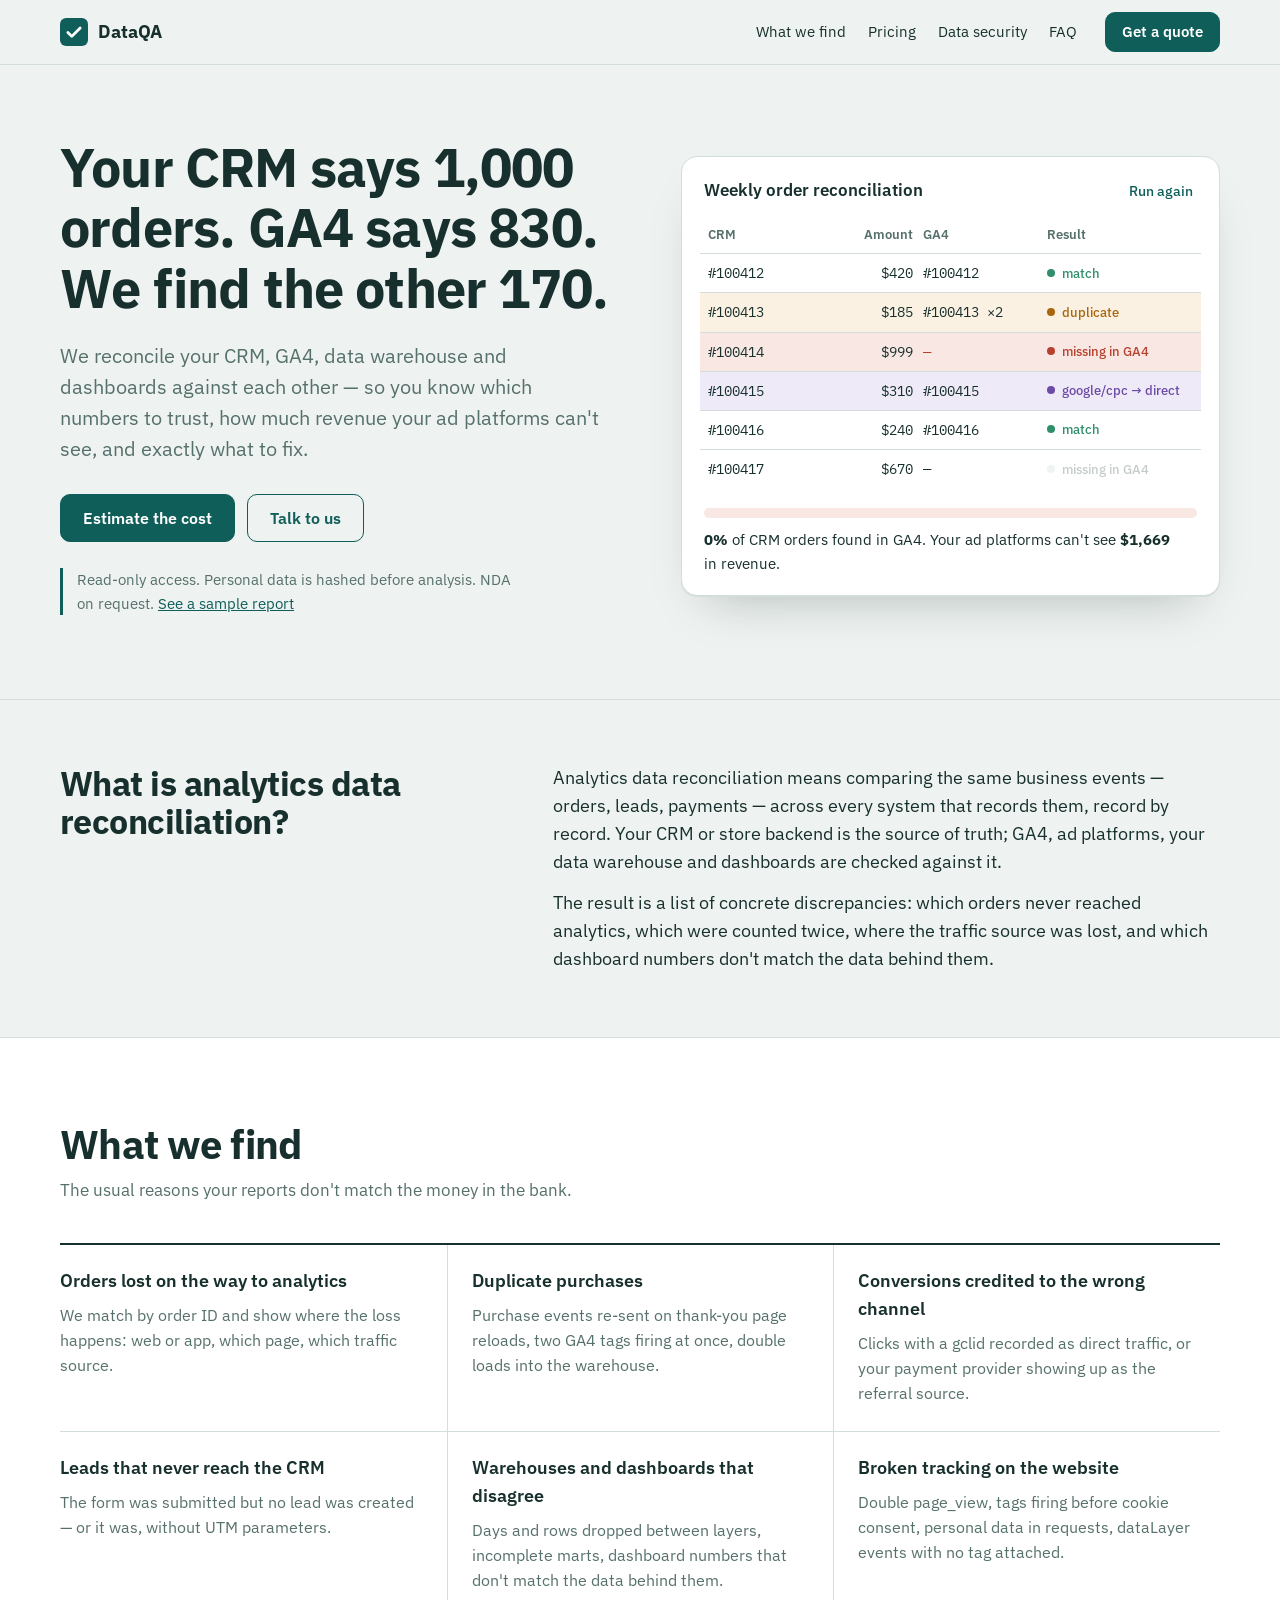
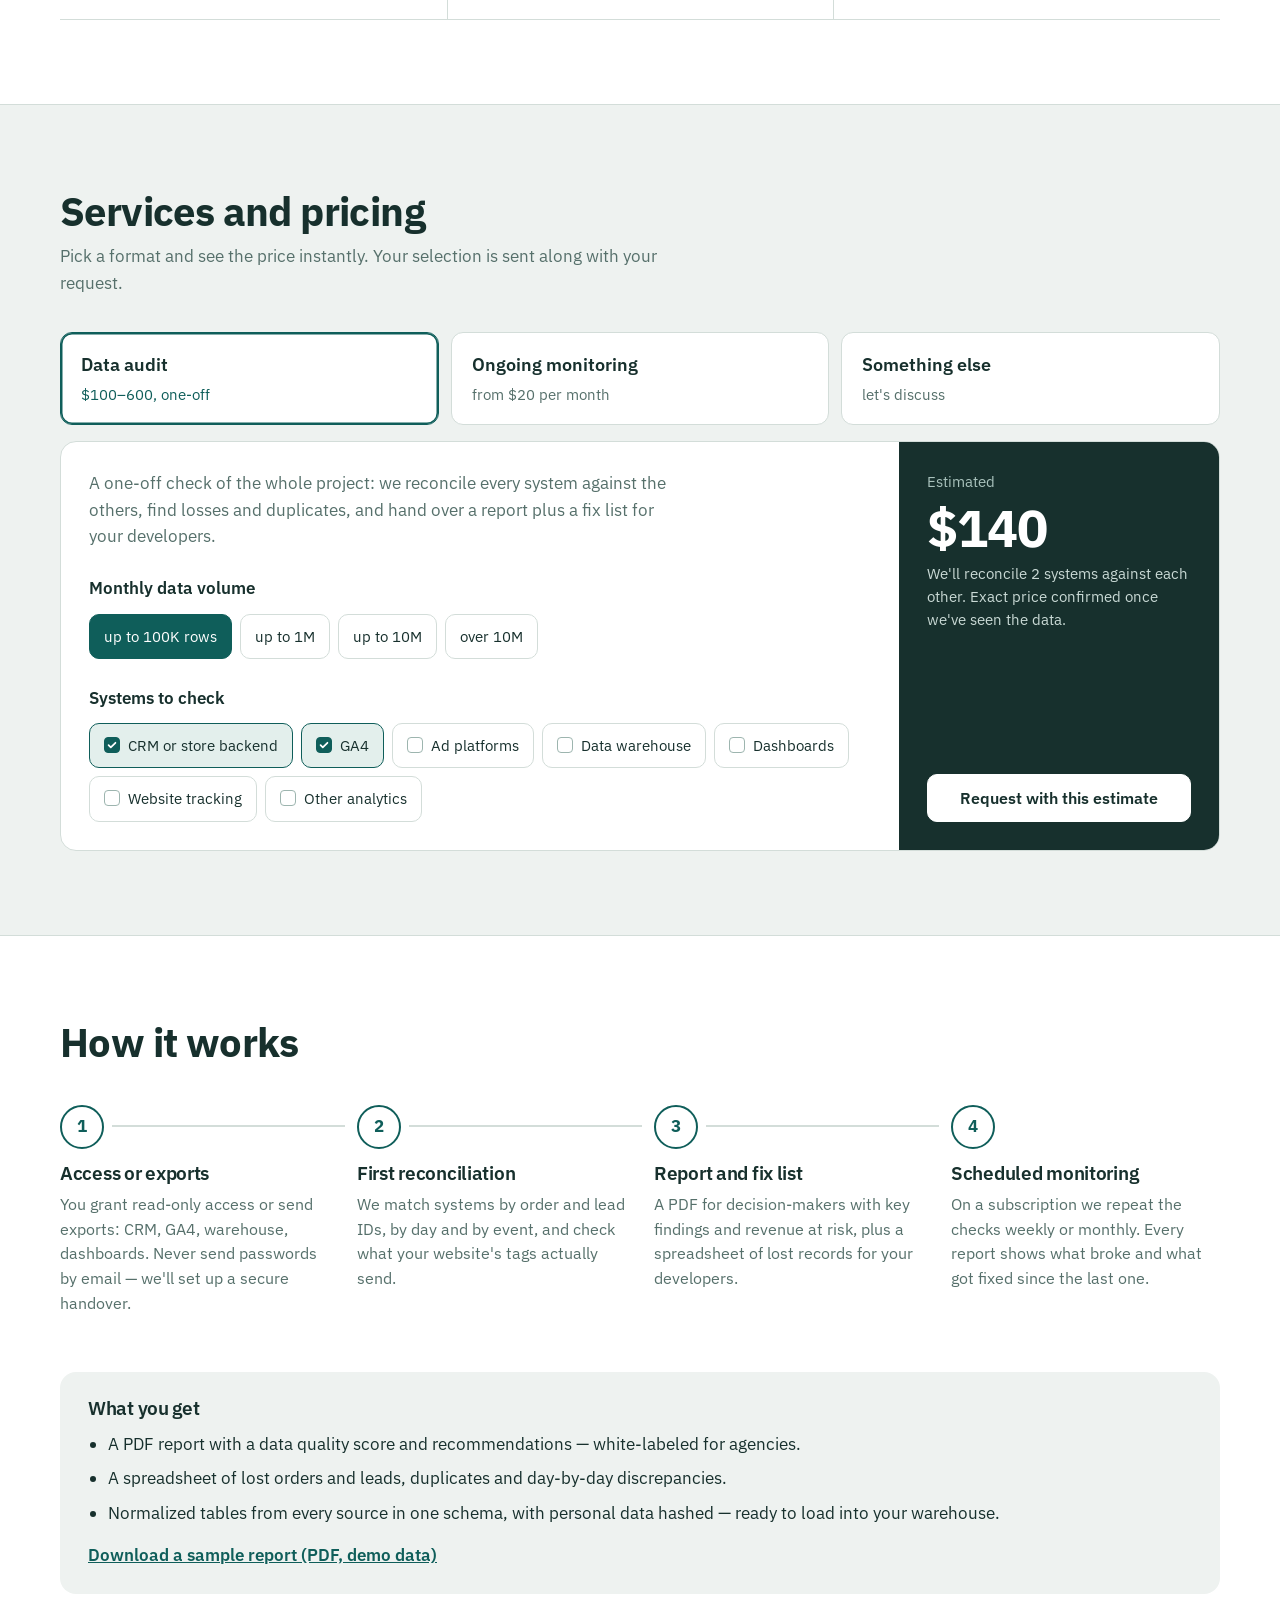
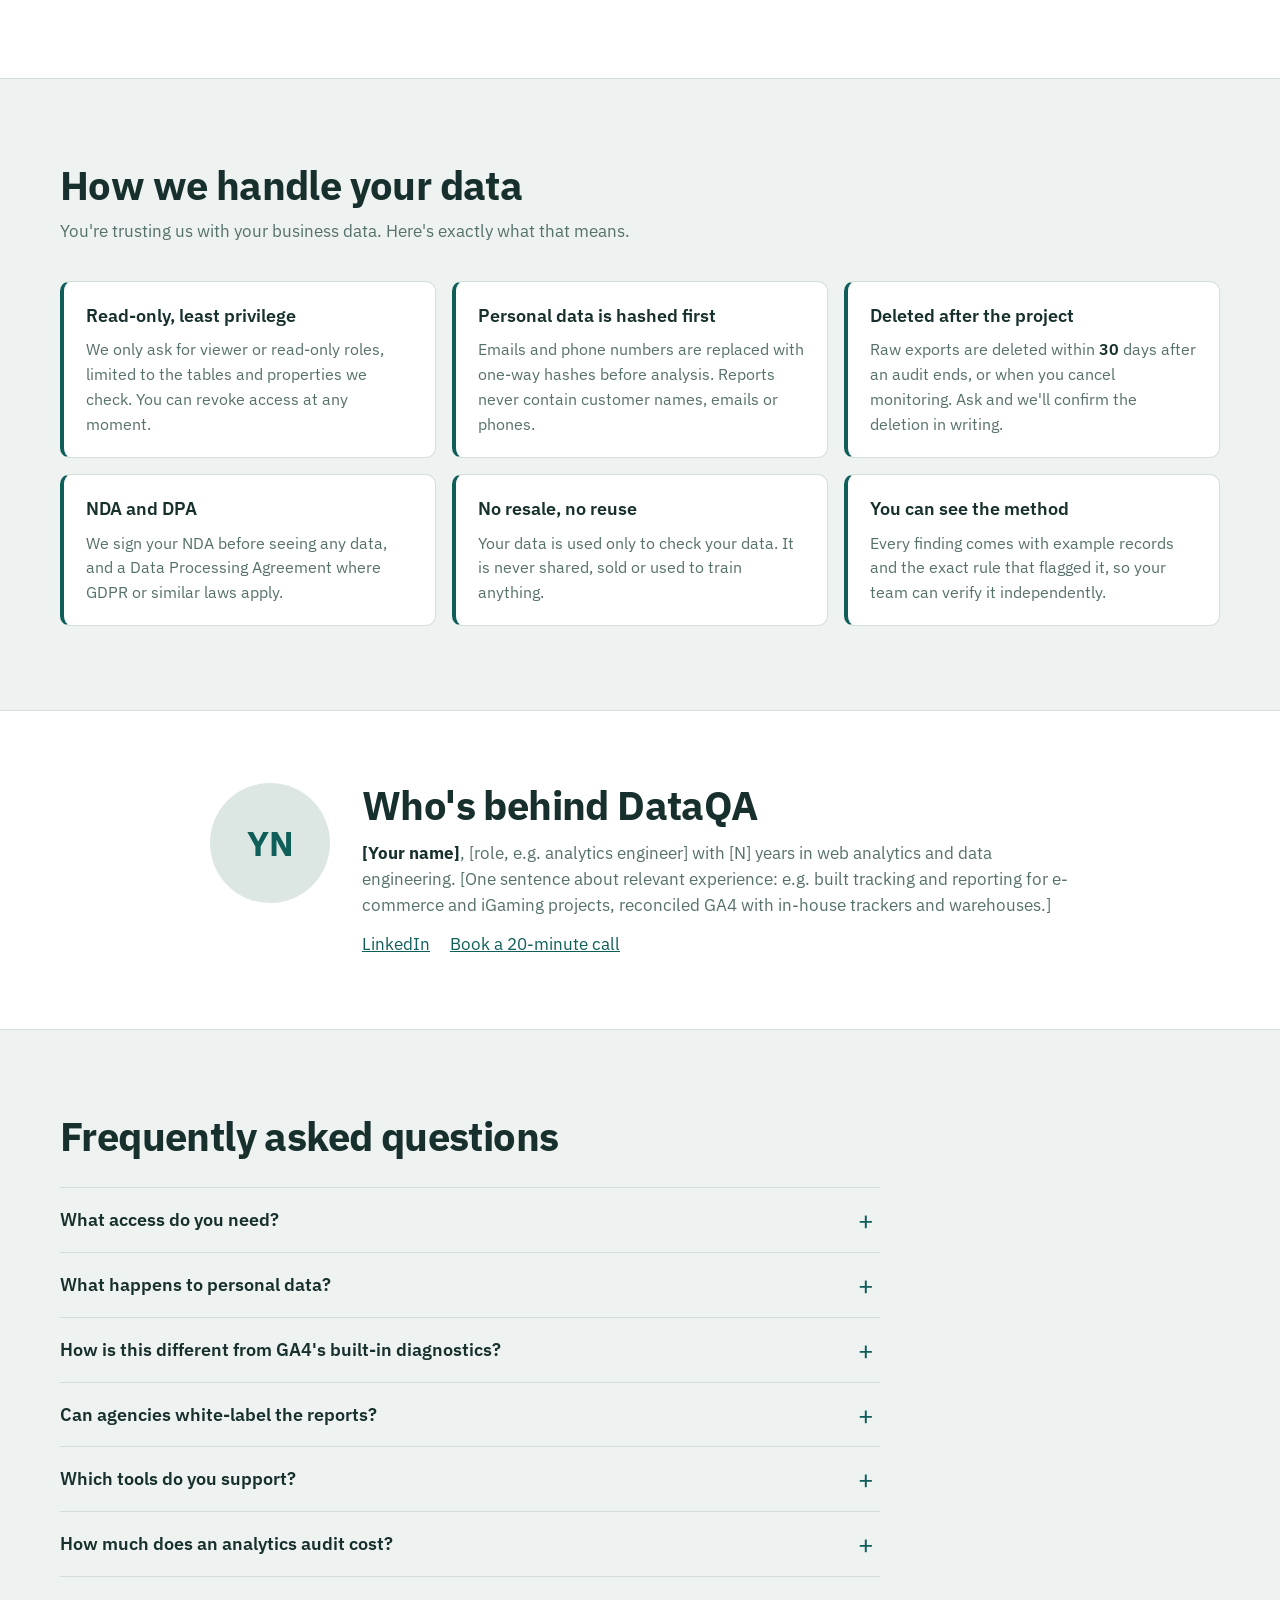
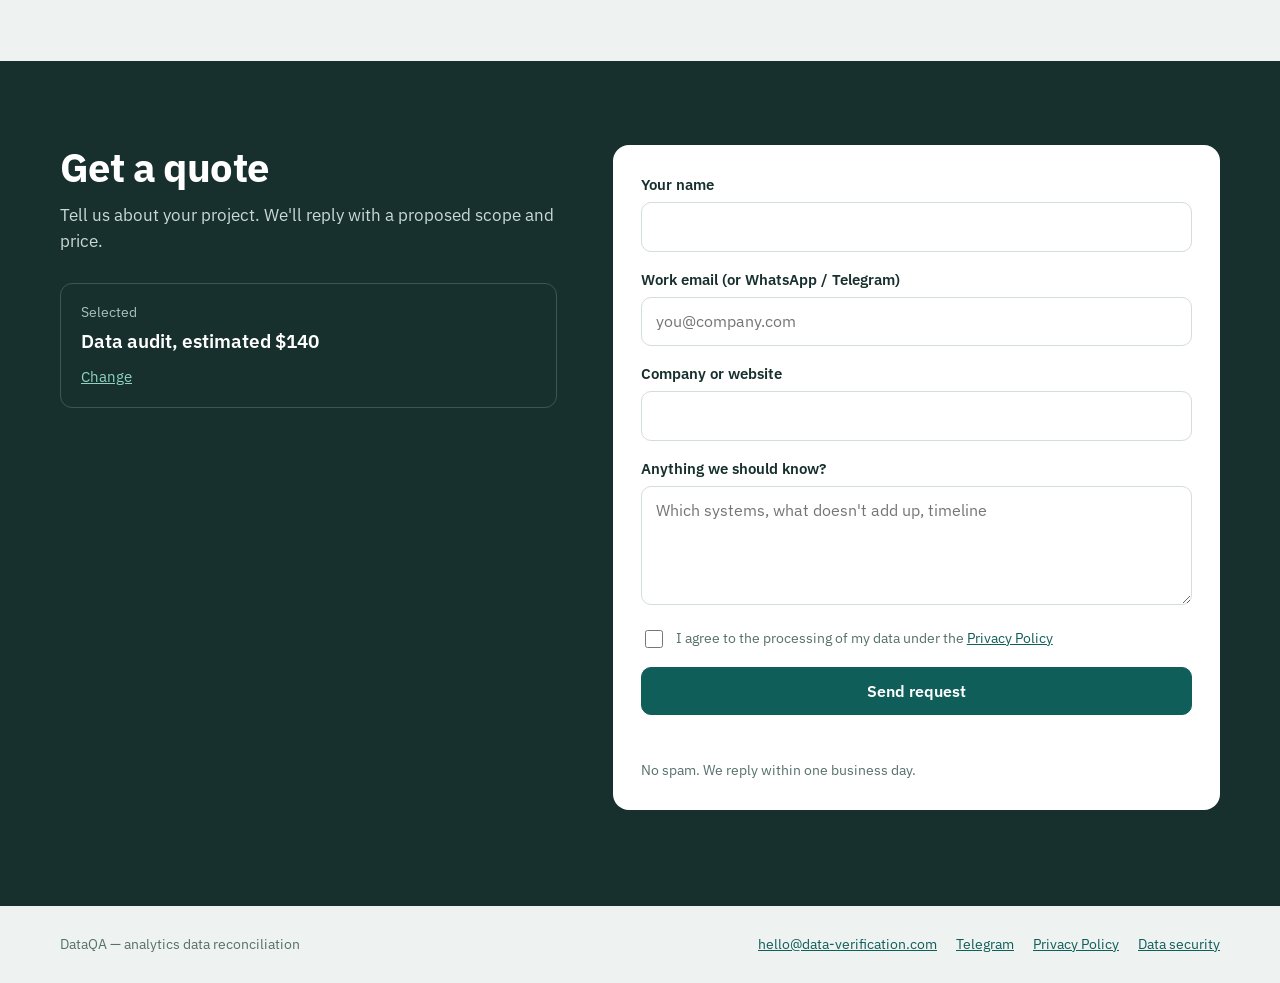
==== commit bfda3082: "Update index.html" ====
--- a/index.html
+++ b/index.html
@@ -5,10 +5,10 @@
   <meta name="viewport" content="width=device-width, initial-scale=1">
   <title>DataQA — Analytics data reconciliation for agencies and online stores</title>
   <meta name="description" content="We reconcile your CRM, GA4, data warehouse and dashboards against each other. Find lost orders, duplicate purchases and missing traffic sources. One-off audit $100–600, ongoing monitoring from $20/month.">
-  <link rel="canonical" href="https://data-verification.com/">
+  <link rel="canonical" href="https://vaitern1.github.io/site/">
   <meta name="robots" content="index, follow, max-snippet:-1">
   <meta property="og:type" content="website">
-  <meta property="og:url" content="https://data-verification.com/">
+  <meta property="og:url" content="https://vaitern1.github.io/site/">
   <meta property="og:title" content="DataQA — find the orders your analytics never counted">
   <meta property="og:description" content="Reconcile CRM, GA4, warehouse and dashboards. Audit from $100, monitoring from $20/month.">
   <meta name="twitter:card" content="summary">
@@ -26,13 +26,13 @@
     "@graph": [
       {
         "@type": "ProfessionalService",
-        "@id": "https://data-verification.com/#business",
+        "@id": "https://vaitern1.github.io/site/#business",
         "name": "DataQA",
-        "url": "https://data-verification.com/",
+        "url": "https://vaitern1.github.io/site/",
         "description": "Analytics data reconciliation service. We compare CRM, GA4, ad platforms, data warehouses and dashboards against each other to find lost orders, duplicate purchases, missing traffic sources and broken tracking.",
         "areaServed": "Worldwide",
         "priceRange": "$20–$600",
-        "email": "hello@data-verification.com",
+        "email": "dmity91@gmail.com",
         "knowsAbout": ["GA4", "Google Analytics 4", "BigQuery", "data reconciliation", "conversion tracking", "Google Tag Manager", "data quality", "CRM attribution", "server-side tracking", "data warehouse QA"],
         "makesOffer": [
           {
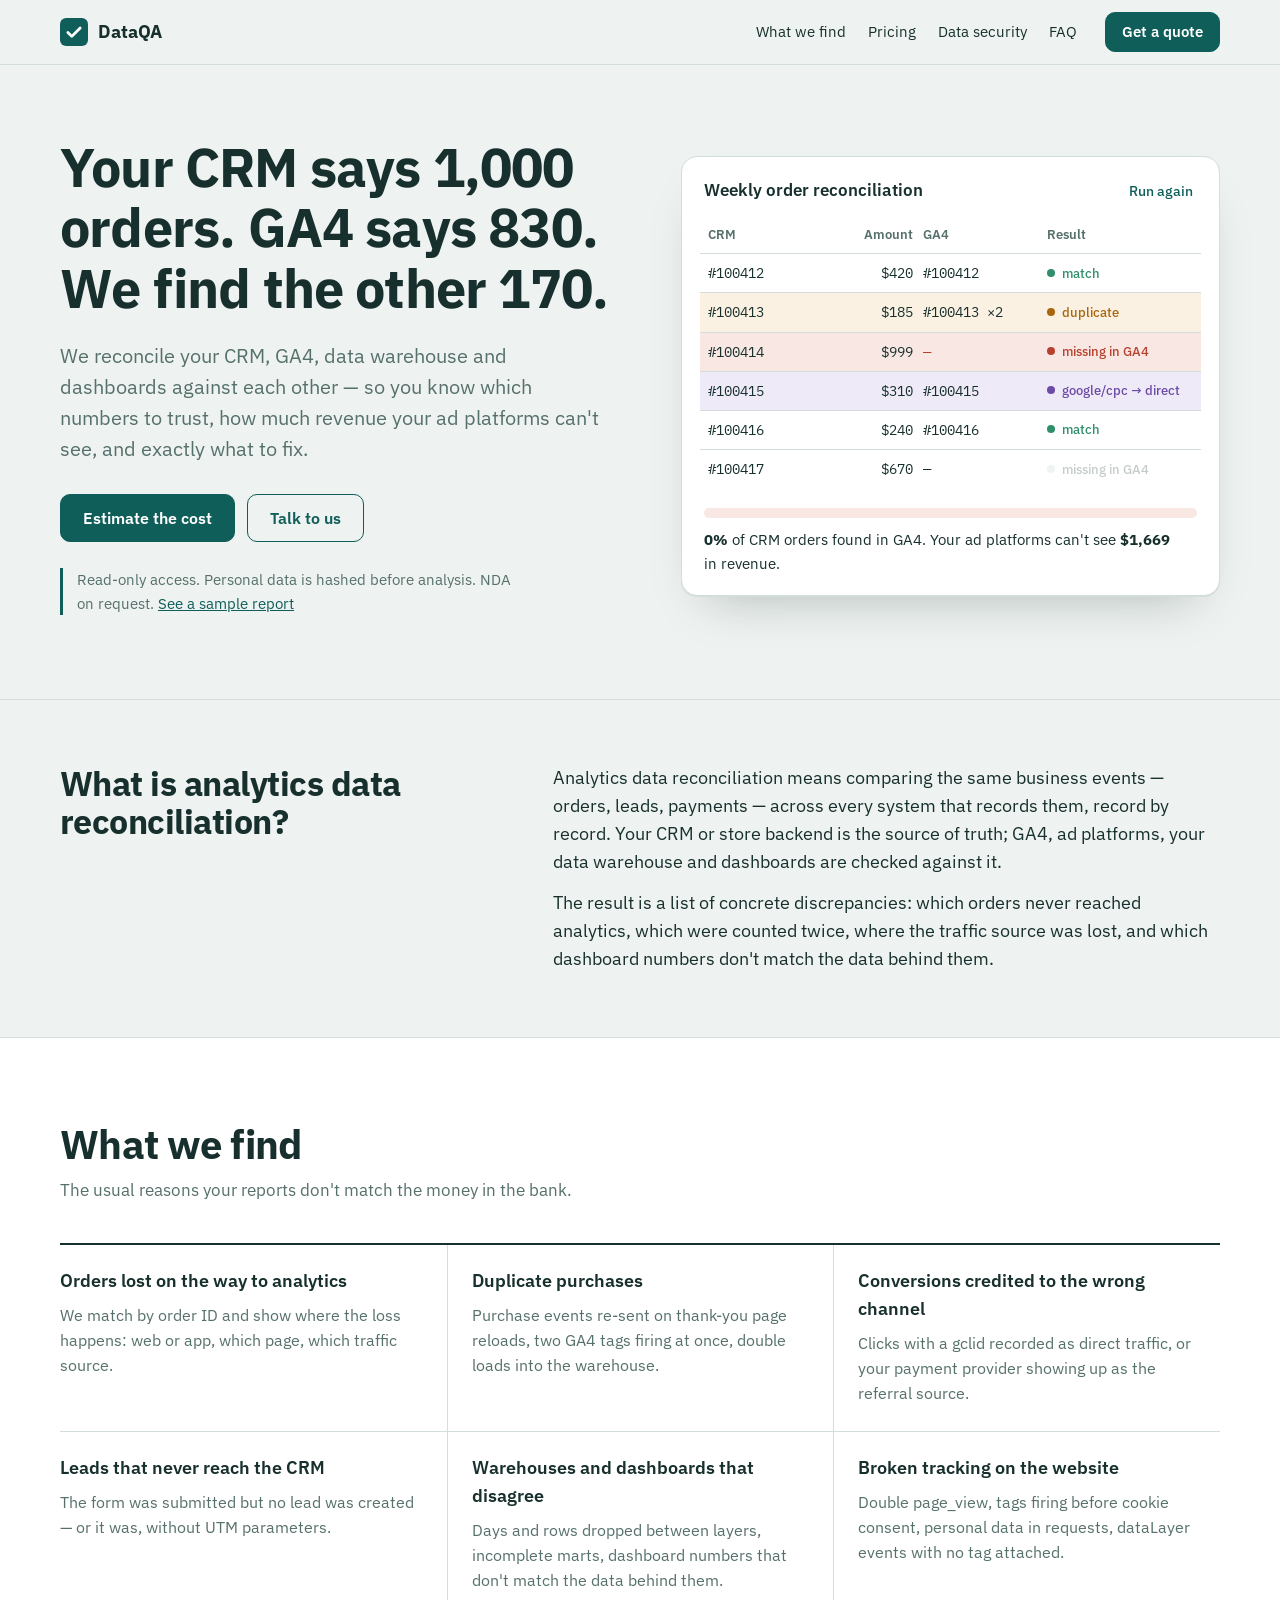
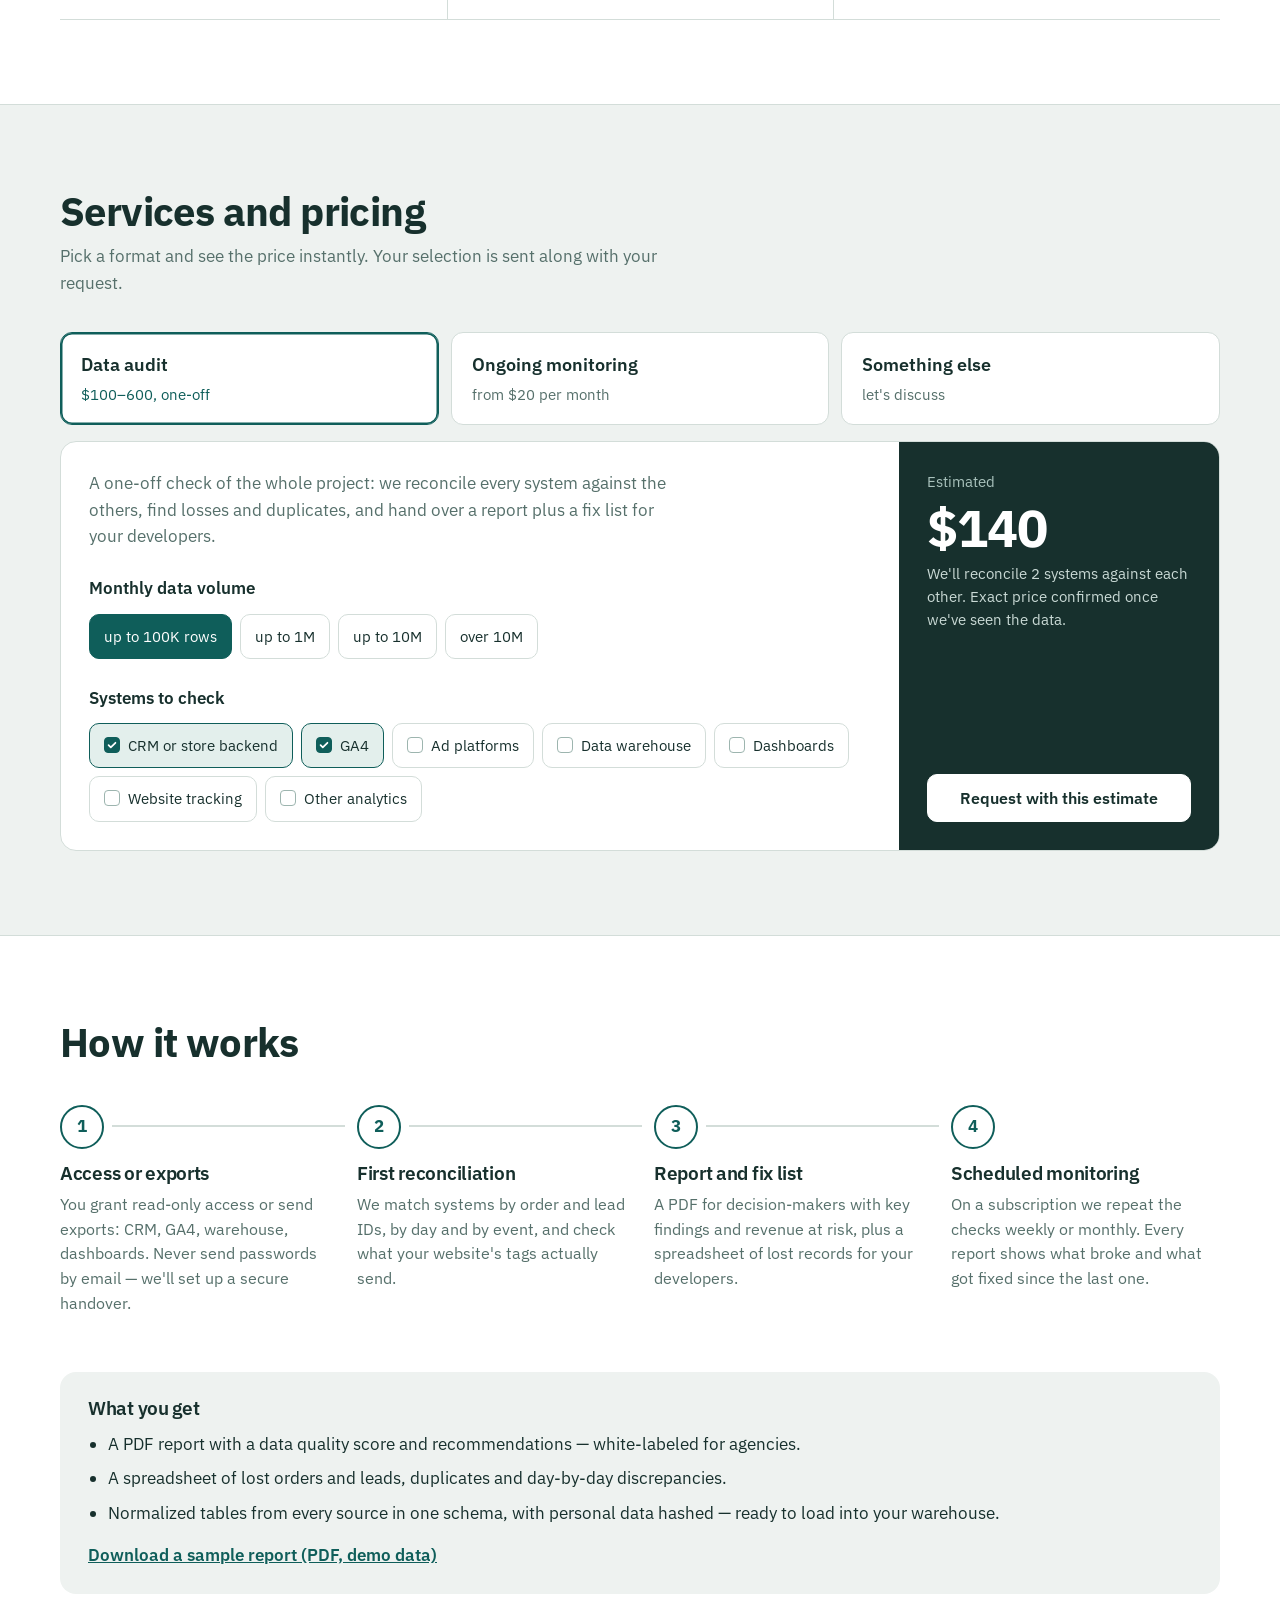
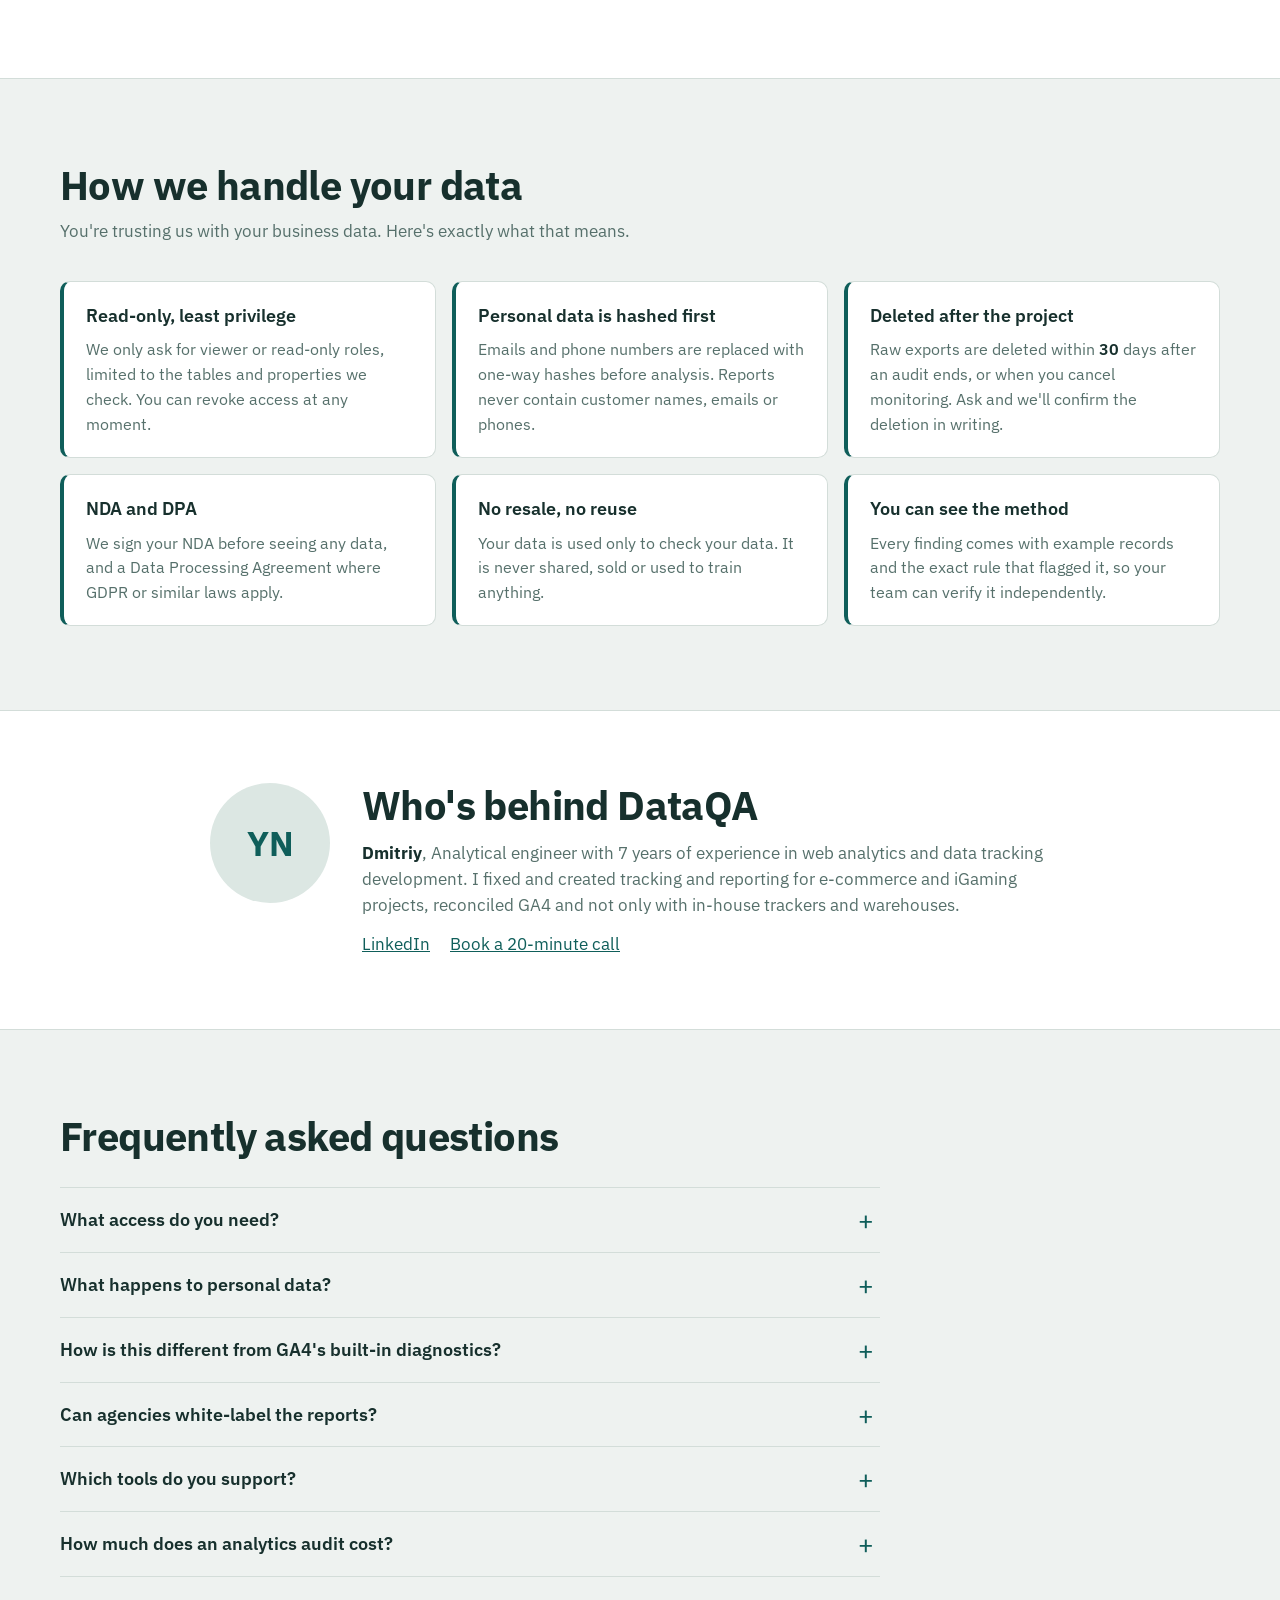
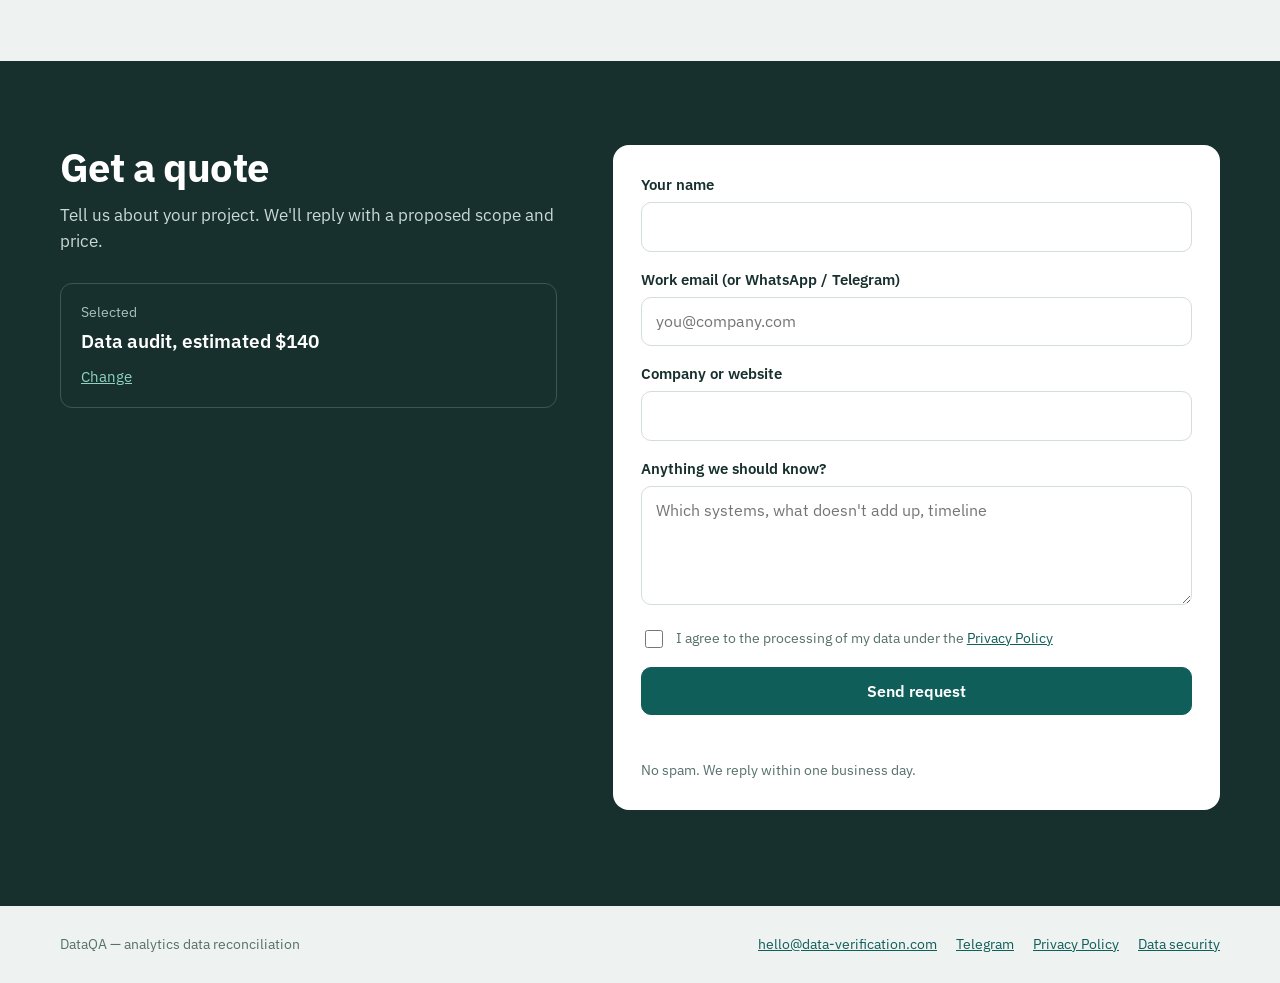
==== commit 02aeb694: "Update index.html" ====
--- a/index.html
+++ b/index.html
@@ -330,8 +330,8 @@
         <div class="about__photo" aria-hidden="true">YN</div>
         <div>
           <h2>Who's behind DataQA</h2>
-          <p><b>[Your name]</b>, [role, e.g. analytics engineer] with [N] years in web analytics and data engineering. [One sentence about relevant experience: e.g. built tracking and reporting for e-commerce and iGaming projects, reconciled GA4 with in-house trackers and warehouses.]</p>
-          <p><a href="https://www.linkedin.com/in/your-profile" rel="me">LinkedIn</a> <a href="#lead">Book a 20-minute call</a></p>
+          <p><b>Dmitriy</b>, Analytical engineer with 7 years of experience in web analytics and data tracking development. I fixed and created tracking and reporting for e-commerce and iGaming projects, reconciled GA4 and not only with in-house trackers and warehouses.</p>
+          <p><a href="https://www.linkedin.com/in/dmitron" rel="me">LinkedIn</a> <a href="#lead">Book a 20-minute call</a></p>
         </div>
       </div>
     </section>
